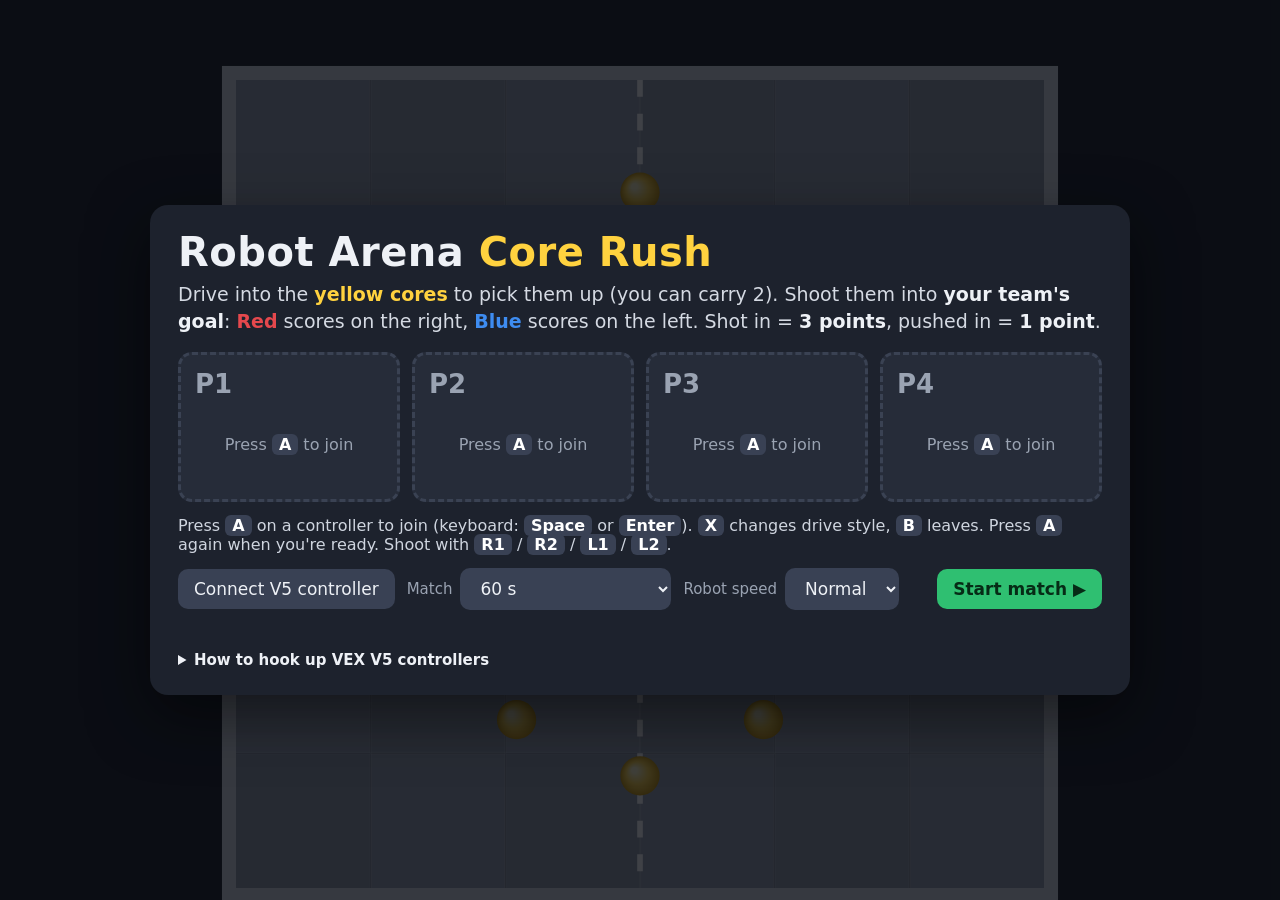
==== index.html @ 11cfc48d "Robot Arena: V5-controller robot game for younger students Co-Authored-By: Claude Opus 5.5 <noreply@" ====
<!doctype html>
<html lang="en">
<head>
<meta charset="utf-8">
<meta name="viewport" content="width=device-width,initial-scale=1">
<title>Robot Arena</title>
<style>
  :root {
    --bg: #12151c; --panel: #1d222d; --ink: #eef1f6; --muted: #9aa3b2;
    --red: #e5484d; --red-dark: #9b1c20; --blue: #3e8cf0; --blue-dark: #174a8f;
    --core: #ffd23f; --go: #2fbf71;
  }
  * { box-sizing: border-box; }
  html, body { margin: 0; height: 100%; background: var(--bg); color: var(--ink);
    font-family: "Segoe UI", system-ui, -apple-system, sans-serif; overflow: hidden; }
  canvas { display: block; width: 100vw; height: 100vh; }
  .overlay { position: fixed; inset: 0; display: flex; align-items: center; justify-content: center;
    background: rgba(10, 12, 18, .78); padding: 16px; overflow: auto; }
  .hidden { display: none !important; }
  .panel { background: var(--panel); border-radius: 18px; padding: 24px 28px; width: min(980px, 100%);
    box-shadow: 0 20px 60px rgba(0,0,0,.5); max-height: 100%; overflow: auto; }
  h1 { margin: 0 0 6px; font-size: 40px; letter-spacing: .5px; }
  h1 span { color: var(--core); }
  .how { font-size: 19px; color: #d5dae3; margin: 4px 0 16px; line-height: 1.45; }
  .how b { color: var(--ink); }
  .slots { display: grid; grid-template-columns: repeat(4, 1fr); gap: 12px; }
  .slot { border-radius: 14px; padding: 14px; min-height: 150px; background: #262c39; border: 3px dashed #3a4253;
    display: flex; flex-direction: column; gap: 6px; }
  .slot.red { background: linear-gradient(160deg, #4a1d22, #2a1a20); border: 3px solid var(--red); }
  .slot.blue { background: linear-gradient(160deg, #1b2f52, #18202e); border: 3px solid var(--blue); }
  .slot .pn { font-size: 26px; font-weight: 800; }
  .slot .src { font-size: 13px; color: var(--muted); min-height: 2.4em; }
  .slot .empty { color: var(--muted); font-size: 16px; margin: auto 0; text-align: center; }
  .slot .chips { display: flex; gap: 6px; flex-wrap: wrap; margin-top: auto; }
  .chip { font: inherit; font-size: 14px; border: 0; border-radius: 999px; padding: 5px 11px; cursor: pointer;
    background: #3a4253; color: var(--ink); }
  .chip.team.red { background: var(--red); } .chip.team.blue { background: var(--blue); }
  .ready { font-weight: 800; font-size: 18px; color: var(--go); }
  .notready { font-size: 15px; color: var(--muted); }
  .dead { color: #ff8f8f; font-size: 13px; }
  .join-hint { margin: 14px 0; font-size: 16px; color: #cfd5df; }
  kbd { background: #394154; border-radius: 6px; padding: 1px 7px; font-family: inherit; font-weight: 700; color: #fff; }
  .row { display: flex; gap: 12px; flex-wrap: wrap; align-items: center; }
  button.big, select { font: inherit; font-size: 17px; border-radius: 10px; border: 0; padding: 10px 16px; cursor: pointer;
    background: #394154; color: var(--ink); }
  button.go { background: var(--go); color: #062b16; font-weight: 800; margin-left: auto; }
  label { font-size: 15px; color: var(--muted); display: flex; gap: 8px; align-items: center; }
  .status { margin-top: 10px; font-size: 14px; color: var(--muted); min-height: 1.2em; }
  .status .ok { color: var(--go); } .status .warn { color: #ffb347; }
  details { margin-top: 12px; font-size: 15px; color: #cfd5df; line-height: 1.5; }
  summary { cursor: pointer; color: var(--ink); font-weight: 600; }
  details a { color: #8cc4ff; }
  .end h1 { font-size: 56px; text-align: center; }
  .scores { display: flex; justify-content: center; gap: 40px; margin: 12px 0 18px; font-size: 64px; font-weight: 900; }
  .scores .r { color: var(--red); } .scores .b { color: var(--blue); }
  .stats { width: 100%; border-collapse: collapse; font-size: 17px; margin-bottom: 18px; }
  .stats td, .stats th { padding: 6px 10px; text-align: center; border-bottom: 1px solid #333b4b; }
  .center { justify-content: center; }
  @media (max-width: 760px) { .slots { grid-template-columns: repeat(2, 1fr); } h1 { font-size: 30px; } }
</style>
</head>
<body>
<canvas id="c"></canvas>

<div id="lobby" class="overlay">
  <div class="panel">
    <h1>Robot Arena <span>Core Rush</span></h1>
    <p class="how">Drive into the <b style="color:var(--core)">yellow cores</b> to pick them up (you can carry 2).
      Shoot them into <b>your team's goal</b>: <b style="color:var(--red)">Red</b> scores on the right,
      <b style="color:var(--blue)">Blue</b> scores on the left. Shot in = <b>3 points</b>, pushed in = <b>1 point</b>.</p>
    <div id="slots" class="slots"></div>
    <div class="join-hint">Press <kbd>A</kbd> on a controller to join (keyboard: <kbd>Space</kbd> or <kbd>Enter</kbd>).
      <kbd>X</kbd> changes drive style, <kbd>B</kbd> leaves. Press <kbd>A</kbd> again when you're ready.
      Shoot with <kbd>R1</kbd> / <kbd>R2</kbd> / <kbd>L1</kbd> / <kbd>L2</kbd>.</div>
    <div class="row">
      <button id="btnV5" class="big">Connect V5 controller</button>
      <label>Match <select id="selTime">
        <option value="30">30 s</option><option value="60" selected>60 s</option>
        <option value="90">90 s</option><option value="120">2 min</option>
        <option value="0">Practice (no timer)</option></select></label>
      <label>Robot speed <select id="selSpeed">
        <option value="slow">Rookie</option><option value="normal" selected>Normal</option>
        <option value="fast">Turbo</option></select></label>
      <button id="btnStart" class="big go">Start match ▶</button>
    </div>
    <div id="v5status" class="status"></div>
    <details>
      <summary>How to hook up VEX V5 controllers</summary>
      <ol>
        <li>Download <a href="v5/robot_arena_bridge.py" download>robot_arena_bridge.py</a>, open it in VEXcode V5 and download it to a V5 Brain (any slot). Run it.</li>
        <li>Plug the <b>controller</b> (paired to that brain) or the <b>brain</b> into this computer with USB.</li>
        <li>Click <b>Connect V5 controller</b> and pick the VEX port. If nothing happens after a few seconds, click it again and pick the <i>other</i> VEX port (the brain has two; the game needs the "User" one).</li>
        <li>One brain can run two players: the primary controller and a partner controller.</li>
      </ol>
      Needs Chrome or Edge (computer or Chromebook). Xbox-style USB/Bluetooth gamepads and the keyboard work too:
      Keyboard 1 = <kbd>W</kbd><kbd>A</kbd><kbd>S</kbd><kbd>D</kbd> + <kbd>Space</kbd>, Keyboard 2 = arrows + <kbd>Enter</kbd>.
      <kbd>Esc</kbd> during a match returns here, <kbd>F</kbd> toggles full screen.
    </details>
  </div>
</div>

<div id="end" class="overlay hidden">
  <div class="panel end">
    <h1 id="endTitle">Red wins!</h1>
    <div class="scores"><span class="r" id="endRed">0</span><span>–</span><span class="b" id="endBlue">0</span></div>
    <table class="stats" id="endStats"></table>
    <div class="row center">
      <button id="btnAgain" class="big go" style="margin-left:0">Play again (A)</button>
      <button id="btnLobby" class="big">Change players (B)</button>
    </div>
  </div>
</div>

<script>
'use strict';
// ---------- constants (field units are inches; a VEX field is 144" = 12 ft) ----------
const FIELD = 144, R_ROBOT = 10.5, R_BALL = 3.5, GOAL_R = 10, POST_R = 5, MAX_HELD = 2;
const GOALS = { red: { x: 130, y: 72 }, blue: { x: 14, y: 72 } };
const BTN = ['L1', 'L2', 'R1', 'R2', 'Up', 'Down', 'Left', 'Right', 'X', 'B', 'Y', 'A'];
const SHOOT = ['R1', 'R2', 'L1', 'L2'];
const SPEEDS = { slow: { v: 38, w: 2.4 }, normal: { v: 58, w: 3.3 }, fast: { v: 80, w: 4.2 } };
const MODES = ['1-Stick', '2-Stick', 'Tank'];
const MODE_HELP = ['Left stick drives', 'Left stick = go, right stick = turn', 'Left stick = left side, right stick = right side'];
const COLORS = { red: ['#e5484d', '#9b1c20'], blue: ['#3e8cf0', '#174a8f'] };
const STARTS = { red: [[26, 40, 0], [26, 104, 0]], blue: [[118, 40, Math.PI], [118, 104, Math.PI]] };
const BALL_START = [[72, 20], [72, 46], [72, 72], [72, 98], [72, 124], [50, 30], [50, 114], [94, 30], [94, 114],
  [46, 72], [98, 72], [32, 56], [32, 88], [112, 56], [112, 88], [60, 86], [84, 58]];

// ---------- input sources ----------
// Every input device becomes a "source": sticks in -1..1 (up = +), and a set of pressed button names.
const sources = new Map();
function getSource(key, label, kind) {
  let s = sources.get(key);
  if (!s) { s = { key, label, kind, lx: 0, ly: 0, rx: 0, ry: 0, btn: new Set(), prev: new Set(), alive: true, seen: 0 }; sources.set(key, s); }
  return s;
}
const pressed = (s, b) => s.btn.has(b) && !s.prev.has(b);
const dead = v => Math.abs(v) < 0.07 ? 0 : v;

const keys = new Set(), taps = new Set(); // taps: keys pressed since the last frame, so quick taps still count
addEventListener('keydown', e => {
  if (['Space', 'Enter', 'ArrowUp', 'ArrowDown', 'ArrowLeft', 'ArrowRight'].includes(e.code)) e.preventDefault();
  keys.add(e.code); taps.add(e.code); unlockAudio();
  if (e.code === 'Escape' && state !== 'lobby') toLobby();
  if (e.code === 'KeyF') toggleFull();
});
addEventListener('keyup', e => keys.delete(e.code));
addEventListener('blur', () => keys.clear());
addEventListener('pointerdown', unlockAudio);

function pollKeyboard() {
  const down = c => keys.has(c) || taps.has(c);
  const k = c => down(c) ? 1 : 0;
  const a = getSource('kb1', 'Keyboard: W A S D + Space', 'kb');
  a.ly = k('KeyW') - k('KeyS'); a.lx = k('KeyD') - k('KeyA'); a.btn = new Set();
  if (down('Space')) { a.btn.add('A'); a.btn.add('R1'); }
  if (down('KeyQ')) a.btn.add('B');
  const b = getSource('kb2', 'Keyboard: arrows + Enter', 'kb');
  b.ly = k('ArrowUp') - k('ArrowDown'); b.lx = k('ArrowRight') - k('ArrowLeft'); b.btn = new Set();
  if (down('Enter') || down('NumpadEnter')) { b.btn.add('A'); b.btn.add('R1'); }
  if (down('Backspace')) b.btn.add('B');
  taps.clear();
}

// Standard-mapping gamepads (Xbox, PlayStation, Switch Pro, Logitech...).
const GP_BTN = { 0: 'A', 1: 'B', 2: 'X', 3: 'Y', 4: 'L1', 5: 'R1', 6: 'L2', 7: 'R2', 12: 'Up', 13: 'Down', 14: 'Left', 15: 'Right' };
function pollGamepads() {
  const seen = new Set();
  for (const gp of (navigator.getGamepads ? navigator.getGamepads() : [])) {
    if (!gp || !gp.connected) continue;
    const name = gp.id.replace(/\(.*?\)/g, '').trim().slice(0, 28) || 'Gamepad';
    const s = getSource('gp' + gp.index, `Gamepad ${gp.index + 1}: ${name}`, 'gp');
    seen.add(s.key); s.alive = true;
    s.lx = dead(gp.axes[0] || 0); s.ly = -dead(gp.axes[1] || 0);
    s.rx = dead(gp.axes[2] || 0); s.ry = -dead(gp.axes[3] || 0);
    s.btn = new Set();
    gp.buttons.forEach((b, i) => { if ((b.pressed || b.value > 0.5) && GP_BTN[i]) s.btn.add(GP_BTN[i]); });
  }
  for (const s of sources.values()) if (s.kind === 'gp' && !seen.has(s.key)) { s.alive = false; s.btn = new Set(); s.lx = s.ly = s.rx = s.ry = 0; }
}

// ---------- VEX V5 controllers over Web Serial ----------
// The brain runs v5/robot_arena_bridge.py, which prints lines like  V5,1,a1,a2,a3,a4,buttons
// (1 = primary controller, 2 = partner; axes -100..100; buttons = bit flags in BTN order).
const VEX_VENDOR = 0x2888;
let brainCount = 0;
const links = new Set();
function v5Status(html) { document.getElementById('v5status').innerHTML = html; }

document.getElementById('btnV5').onclick = async () => {
  unlockAudio();
  if (!('serial' in navigator)) { v5Status('<span class="warn">This browser can\'t talk to V5 controllers. Use Chrome or Edge on a computer or Chromebook.</span>'); return; }
  let port;
  try { port = await navigator.serial.requestPort({ filters: [{ usbVendorId: VEX_VENDOR }] }); }
  catch { return; } // picker closed
  openLink(port);
};

async function openLink(port) {
  for (const l of links) if (l.port === port) { v5Status('<span class="warn">That port is already connected. Pick the other VEX port.</span>'); return; }
  const link = { port, n: ++brainCount, gotData: false, reader: null };
  links.add(link);
  try { await port.open({ baudRate: 115200 }); }
  catch (e) {
    links.delete(link);
    v5Status(`<span class="warn">Couldn't open that port (${e.message}). Close VEXcode if it's open, then try again.</span>`);
    return;
  }
  v5Status(`Brain link #${link.n} open — waiting for the bridge program…`);
  setTimeout(() => {
    if (!link.gotData && links.has(link)) {
      v5Status('<span class="warn">No controller data on that port. Make sure robot_arena_bridge.py is running on the brain, then click Connect again and choose the <b>other</b> VEX port.</span>');
      link.reader && link.reader.cancel().catch(() => {});
    }
  }, 4000);
  const dec = new TextDecoder();
  let buf = '';
  try {
    link.reader = port.readable.getReader();
    for (;;) {
      const { value, done } = await link.reader.read();
      if (done) break;
      buf += dec.decode(value, { stream: true });
      let i;
      while ((i = buf.indexOf('\n')) >= 0) { parseV5(link, buf.slice(0, i).trim()); buf = buf.slice(i + 1); }
      if (buf.length > 1000) buf = '';
    }
  } catch { /* unplugged */ }
  try { link.reader.releaseLock(); } catch {}
  try { await port.close(); } catch {}
  links.delete(link);
  for (const s of sources.values()) if (s.link === link) { s.alive = false; s.btn = new Set(); s.lx = s.ly = s.rx = s.ry = 0; }
  if (link.gotData) v5Status(`<span class="warn">Brain link #${link.n} disconnected.</span>`);
  renderLobby();
}

function parseV5(link, line) {
  const p = line.split(',');
  if (p[0] !== 'V5' || p.length < 7) return;
  const id = p[1] === '2' ? 2 : 1;
  const [a1, a2, a3, a4, bits] = p.slice(2, 7).map(Number);
  if ([a1, a2, a3, a4, bits].some(Number.isNaN)) return;
  if (!link.gotData) { link.gotData = true; v5Status(`<span class="ok">Brain link #${link.n} connected! Press A on the controller to join.</span>`); }
  const s = getSource(`v5:${link.n}:${id}`, `V5 controller${id === 2 ? ' (partner)' : ''} on link #${link.n}`, 'v5');
  s.link = link; s.alive = true; s.seen = performance.now();
  // V5 axes: 1 = right X, 2 = right Y, 3 = left Y, 4 = left X
  s.rx = dead(a1 / 100); s.ry = dead(a2 / 100); s.ly = dead(a3 / 100); s.lx = dead(a4 / 100);
  const set = new Set();
  BTN.forEach((b, i) => { if (bits & (1 << i)) set.add(b); });
  s.btn = set;
}
if ('serial' in navigator) navigator.serial.addEventListener('disconnect', e => {
  for (const l of links) if (l.port === e.target) l.reader && l.reader.cancel().catch(() => {});
});

// ---------- audio ----------
let actx = null;
function unlockAudio() { if (!actx) { try { actx = new AudioContext(); } catch {} } else if (actx.state === 'suspended') actx.resume(); }
function tone(freq, dur, type = 'sine', vol = 0.15, slide = 0, delay = 0) {
  if (!actx) return;
  const t = actx.currentTime + delay, o = actx.createOscillator(), g = actx.createGain();
  o.type = type; o.frequency.setValueAtTime(freq, t);
  if (slide) o.frequency.exponentialRampToValueAtTime(freq * slide, t + dur);
  g.gain.setValueAtTime(vol, t); g.gain.exponentialRampToValueAtTime(0.0001, t + dur);
  o.connect(g).connect(actx.destination); o.start(t); o.stop(t + dur + 0.02);
}
const sfx = {
  beep: () => tone(660, 0.18, 'square', 0.08),
  go: () => { tone(880, 0.5, 'square', 0.1); tone(440, 0.5, 'sawtooth', 0.06); },
  shoot: () => tone(220, 0.12, 'triangle', 0.2, 0.5),
  grab: () => tone(520, 0.07, 'sine', 0.12, 1.5),
  score3: () => { tone(784, 0.12, 'square', 0.08); tone(1047, 0.12, 'square', 0.08, 0, 0.1); tone(1319, 0.22, 'square', 0.08, 0, 0.2); },
  score1: () => tone(880, 0.15, 'square', 0.07),
  end: () => { tone(330, 0.9, 'sawtooth', 0.1); tone(247, 0.9, 'square', 0.06); },
  join: () => { tone(523, 0.08, 'square', 0.07); tone(784, 0.12, 'square', 0.07, 0, 0.08); },
};

// ---------- players & lobby ----------
const players = []; // {src, team, mode, ready, num}
function teamCounts() { const c = { red: 0, blue: 0 }; players.forEach(p => c[p.team]++); return c; }
function join(s) {
  if (players.length >= 4 || players.some(p => p.src === s.key)) return;
  const c = teamCounts();
  const team = c.red <= c.blue ? 'red' : 'blue';
  players.push({ src: s.key, team, mode: 0, ready: false });
  renumber(); sfx.join(); renderLobby();
}
function leave(p) { players.splice(players.indexOf(p), 1); renumber(); renderLobby(); }
function renumber() { players.forEach((p, i) => p.num = i + 1); }
function setTeam(p, team) {
  if (p.team === team) return;
  if (players.filter(q => q.team === team).length >= 2) return; // max 2 per team
  p.team = team; renderLobby();
}

function renderLobby() {
  const el = document.getElementById('slots');
  let html = '';
  for (let i = 0; i < 4; i++) {
    const p = players[i];
    if (!p) { html += `<div class="slot"><div class="pn" style="color:var(--muted)">P${i + 1}</div><div class="empty">Press <kbd>A</kbd> to join</div></div>`; continue; }
    const s = sources.get(p.src);
    const kb = s.kind === 'kb';
    html += `<div class="slot ${p.team}">
      <div class="pn">P${p.num}</div>
      <div class="src">${s.label}${s.alive ? '' : '<div class="dead">disconnected</div>'}</div>
      ${p.ready ? '<div class="ready">READY!</div>' : '<div class="notready">press A when ready</div>'}
      <div class="chips">
        <button class="chip team ${p.team}" data-i="${i}" data-act="team">${p.team === 'red' ? 'Red' : 'Blue'} team ⇄</button>
        <button class="chip" data-i="${i}" data-act="mode" title="${kb ? 'Keyboard always uses 1-stick' : MODE_HELP[p.mode]}">${kb ? 'Keyboard' : MODES[p.mode]}</button>
        <button class="chip" data-i="${i}" data-act="leave">✕</button>
      </div></div>`;
  }
  el.innerHTML = html;
}
document.getElementById('slots').addEventListener('click', e => {
  const b = e.target.closest('button'); if (!b) return;
  const p = players[+b.dataset.i]; if (!p) return;
  if (b.dataset.act === 'team') setTeam(p, p.team === 'red' ? 'blue' : 'red');
  if (b.dataset.act === 'mode') { p.mode = (p.mode + 1) % 3; renderLobby(); }
  if (b.dataset.act === 'leave') leave(p);
});
document.getElementById('btnStart').onclick = () => { unlockAudio(); startMatch(); };
document.getElementById('btnAgain').onclick = () => startMatch();
document.getElementById('btnLobby').onclick = () => toLobby();

function lobbyInput() {
  let changed = false;
  for (const s of sources.values()) {
    const p = players.find(q => q.src === s.key);
    if (!p) { if (pressed(s, 'A')) join(s); continue; }
    if (pressed(s, 'A')) { p.ready = !p.ready; p.ready && sfx.beep(); changed = true; }
    if (pressed(s, 'X') && s.kind !== 'kb') { p.mode = (p.mode + 1) % 3; changed = true; }
    if (pressed(s, 'Left')) { setTeam(p, 'red'); }
    if (pressed(s, 'Right')) { setTeam(p, 'blue'); }
    if (pressed(s, 'B')) { leave(p); return; }
  }
  if (changed) renderLobby();
  if (players.length && players.every(p => p.ready)) startMatch();
}

// ---------- match ----------
let state = 'lobby', robots = [], balls = [], popups = [], score = { red: 0, blue: 0 };
let matchLen = 60, timeLeft = 60, countdown = 0, lastBeep = 0, speed = SPEEDS.normal;

function startMatch() {
  if (!players.length) { v5Status('<span class="warn">Join at least one player first.</span>'); return; }
  matchLen = +document.getElementById('selTime').value;
  speed = SPEEDS[document.getElementById('selSpeed').value];
  timeLeft = matchLen; score = { red: 0, blue: 0 }; popups = [];
  const used = { red: 0, blue: 0 };
  robots = players.map(p => {
    const [x, y, th] = STARTS[p.team][used[p.team]++ % 2];
    return { p, x, y, th, v: 0, w: 0, held: 0, cool: 0, points: 0, shots: 0, made: 0 };
  });
  balls = BALL_START.map(([x, y]) => ({ x, y, vx: 0, vy: 0, st: 'roll', t: 0, by: null }));
  players.forEach(p => p.ready = false);
  document.getElementById('lobby').classList.add('hidden');
  document.getElementById('end').classList.add('hidden');
  state = 'countdown'; countdown = 3.999; lastBeep = 4;
}
function toLobby() {
  state = 'lobby'; players.forEach(p => p.ready = false); renderLobby();
  document.getElementById('end').classList.add('hidden');
  document.getElementById('lobby').classList.remove('hidden');
}
function endMatch() {
  state = 'end'; sfx.end();
  const t = document.getElementById('endTitle');
  t.textContent = score.red > score.blue ? 'Red wins!' : score.blue > score.red ? 'Blue wins!' : "It's a tie!";
  t.style.color = score.red > score.blue ? 'var(--red)' : score.blue > score.red ? 'var(--blue)' : 'var(--core)';
  document.getElementById('endRed').textContent = score.red;
  document.getElementById('endBlue').textContent = score.blue;
  document.getElementById('endStats').innerHTML = '<tr><th>Player</th><th>Team</th><th>Shots</th><th>Shots in</th><th>Points scored</th></tr>' +
    robots.map(r => `<tr><td><b>P${r.p.num}</b></td><td style="color:var(--${r.p.team})">${r.p.team === 'red' ? 'Red' : 'Blue'}</td><td>${r.shots}</td><td>${r.made}</td><td>${r.points}</td></tr>`).join('');
  document.getElementById('end').classList.remove('hidden');
}

function driveTargets(r) {
  const s = sources.get(r.p.src);
  if (!s || !s.alive) return [0, 0];
  let fwd, turn;
  const mode = s.kind === 'kb' ? 0 : r.p.mode;
  if (mode === 0) { fwd = s.ly; turn = s.lx; }
  else if (mode === 1) { fwd = s.ly; turn = s.rx; }
  else { fwd = (s.ly + s.ry) / 2; turn = (s.ly - s.ry) / 2; }
  // gentler response near the middle of the stick makes aiming easier for small hands
  const curve = v => Math.sign(v) * Math.abs(v) ** 1.4;
  return [curve(Math.max(-1, Math.min(1, fwd))) * speed.v, curve(Math.max(-1, Math.min(1, turn))) * speed.w];
}

function shoot(r) {
  if (r.held <= 0 || r.cool > 0) return;
  r.held--; r.cool = 0.35; r.shots++;
  const c = Math.cos(r.th), s = Math.sin(r.th), d = R_ROBOT + R_BALL + 1;
  const sp = 125 + Math.max(0, r.v);
  balls.push({ x: r.x + c * d, y: r.y + s * d, vx: c * sp, vy: s * sp, st: 'fly', t: 0.55, by: r });
  sfx.shoot();
}

function respawnBall(b) {
  for (let tries = 0; tries < 30; tries++) {
    const x = 52 + Math.random() * 40, y = 12 + Math.random() * 120;
    if (robots.every(r => Math.hypot(r.x - x, r.y - y) > R_ROBOT + 8) && balls.every(o => o === b || o.st === 'gone' || Math.hypot(o.x - x, o.y - y) > 8)) {
      Object.assign(b, { x, y, vx: 0, vy: 0, st: 'roll', t: 0, pop: 0.4 }); return;
    }
  }
  Object.assign(b, { x: 72, y: 72, vx: 0, vy: 0, st: 'roll', t: 0, pop: 0.4 });
}

function step(dt) {
  // robots
  for (const r of robots) {
    const [tv, tw] = driveTargets(r);
    const acc = speed.v * 5 * dt, wacc = speed.w * 7 * dt;
    r.v += Math.max(-acc, Math.min(acc, tv - r.v));
    r.w += Math.max(-wacc, Math.min(wacc, tw - r.w));
    r.th += r.w * dt;
    r.x += Math.cos(r.th) * r.v * dt; r.y += Math.sin(r.th) * r.v * dt;
    r.cool = Math.max(0, r.cool - dt);
    const s = sources.get(r.p.src);
    if (s && SHOOT.some(b => s.btn.has(b))) shoot(r);
  }
  // robot vs robot / goal posts / walls
  for (let i = 0; i < robots.length; i++) {
    const a = robots[i];
    for (let j = i + 1; j < robots.length; j++) {
      const b = robots[j], dx = b.x - a.x, dy = b.y - a.y, d = Math.hypot(dx, dy) || 0.01, o = 2 * R_ROBOT - d;
      if (o > 0) { const nx = dx / d, ny = dy / d; a.x -= nx * o / 2; a.y -= ny * o / 2; b.x += nx * o / 2; b.y += ny * o / 2; }
    }
    for (const g of Object.values(GOALS)) {
      const dx = a.x - g.x, dy = a.y - g.y, d = Math.hypot(dx, dy) || 0.01, o = R_ROBOT + POST_R - d;
      if (o > 0) { a.x += dx / d * o; a.y += dy / d * o; }
    }
    a.x = Math.max(R_ROBOT, Math.min(FIELD - R_ROBOT, a.x));
    a.y = Math.max(R_ROBOT, Math.min(FIELD - R_ROBOT, a.y));
  }
  // balls
  for (const b of balls) {
    if (b.st === 'gone') { if ((b.t -= dt) <= 0) respawnBall(b); continue; }
    if (b.pop) b.pop = Math.max(0, b.pop - dt);
    b.x += b.vx * dt; b.y += b.vy * dt;
    const f = Math.exp((b.st === 'fly' ? -0.5 : -2.2) * dt);
    b.vx *= f; b.vy *= f;
    if (Math.hypot(b.vx, b.vy) < 1.5) b.vx = b.vy = 0;
    if (b.st === 'fly' && (b.t -= dt) <= 0) b.st = 'roll';
    if (b.x < R_BALL) { b.x = R_BALL; b.vx = Math.abs(b.vx) * 0.6; }
    if (b.x > FIELD - R_BALL) { b.x = FIELD - R_BALL; b.vx = -Math.abs(b.vx) * 0.6; }
    if (b.y < R_BALL) { b.y = R_BALL; b.vy = Math.abs(b.vy) * 0.6; }
    if (b.y > FIELD - R_BALL) { b.y = FIELD - R_BALL; b.vy = -Math.abs(b.vy) * 0.6; }
    // scoring
    for (const [team, g] of Object.entries(GOALS)) {
      if (Math.hypot(b.x - g.x, b.y - g.y) < GOAL_R) {
        const pts = b.st === 'fly' ? 3 : 1;
        score[team] += pts;
        if (b.by) { if (b.by.p.team === team) b.by.points += pts; if (pts === 3 && b.by.p.team === team) b.by.made++; }
        popups.push({ x: g.x, y: g.y - 6, text: '+' + pts, color: COLORS[team][0], t: 1.2 });
        (pts === 3 ? sfx.score3 : sfx.score1)();
        b.st = 'gone'; b.t = 1.5; b.by = null;
        break;
      }
    }
    if (b.st !== 'roll') continue;
    // robots: intake from the front, otherwise push
    for (const r of robots) {
      const c = Math.cos(r.th), s = Math.sin(r.th);
      const fx = r.x + c * 9, fy = r.y + s * 9;
      if (r.held < MAX_HELD && Math.hypot(b.x - fx, b.y - fy) < R_BALL + 5) {
        r.held++; b.st = 'gone'; b.t = 1e9; b.held = r; sfx.grab(); break;
      }
      const dx = b.x - r.x, dy = b.y - r.y, d = Math.hypot(dx, dy) || 0.01, o = R_ROBOT + R_BALL - d;
      if (o > 0) {
        const nx = dx / d, ny = dy / d;
        b.x += nx * o; b.y += ny * o;
        const rv = (c * nx + s * ny) * r.v; // robot speed toward the ball
        const bv = b.vx * nx + b.vy * ny;
        if (bv < rv * 1.1) { b.vx += nx * (rv * 1.1 - bv); b.vy += ny * (rv * 1.1 - bv); }
        b.by = r;
      }
    }
  }
  // ball vs ball (rolling only)
  const rolling = balls.filter(b => b.st === 'roll');
  for (let i = 0; i < rolling.length; i++) for (let j = i + 1; j < rolling.length; j++) {
    const a = rolling[i], b = rolling[j], dx = b.x - a.x, dy = b.y - a.y, d = Math.hypot(dx, dy);
    if (d > 0 && d < 2 * R_BALL) {
      const nx = dx / d, ny = dy / d, o = 2 * R_BALL - d;
      a.x -= nx * o / 2; a.y -= ny * o / 2; b.x += nx * o / 2; b.y += ny * o / 2;
      const va = a.vx * nx + a.vy * ny, vb = b.vx * nx + b.vy * ny;
      if (va - vb > 0) { a.vx += (vb - va) * nx; a.vy += (vb - va) * ny; b.vx += (va - vb) * nx; b.vy += (va - vb) * ny; }
    }
  }
  // held balls live on the robot; keep their objects around so the total stays constant
  for (const r of robots) {
    const onBoard = balls.filter(b => b.held === r && b.st === 'gone').length;
    if (onBoard > r.held) { // a shot ball was pushed as a new object; drop one placeholder
      const ph = balls.find(b => b.held === r && b.st === 'gone');
      balls.splice(balls.indexOf(ph), 1);
    }
  }
  popups.forEach(p => p.t -= dt); popups = popups.filter(p => p.t > 0);
}

// ---------- drawing ----------
const cv = document.getElementById('c'), ctx = cv.getContext('2d');
let W = 0, H = 0, S = 1, OX = 0, OY = 0;
const HUD = 76;
function resize() {
  const dpr = devicePixelRatio || 1;
  W = innerWidth; H = innerHeight;
  cv.width = W * dpr; cv.height = H * dpr; ctx.setTransform(dpr, 0, 0, dpr, 0, 0);
  const size = Math.min(W - 24, H - HUD - 16);
  S = size / FIELD; OX = (W - size) / 2; OY = HUD + 4;
}
addEventListener('resize', resize); resize();
function toggleFull() { document.fullscreenElement ? document.exitFullscreen() : document.documentElement.requestFullscreen().catch(() => {}); }

function rr(x, y, w, h, r) { ctx.beginPath(); ctx.roundRect(x, y, w, h, r); }

function drawField() {
  ctx.save(); ctx.translate(OX, OY); ctx.scale(S, S);
  // tiles
  for (let i = 0; i < 6; i++) for (let j = 0; j < 6; j++) {
    ctx.fillStyle = (i + j) % 2 ? '#8d95a3' : '#949cab'; ctx.fillRect(i * 24, j * 24, 24, 24);
  }
  ctx.strokeStyle = 'rgba(255,255,255,.12)'; ctx.lineWidth = 0.4;
  for (let i = 1; i < 6; i++) { ctx.beginPath(); ctx.moveTo(i * 24, 0); ctx.lineTo(i * 24, FIELD); ctx.moveTo(0, i * 24); ctx.lineTo(FIELD, i * 24); ctx.stroke(); }
  // center line
  ctx.strokeStyle = '#fff'; ctx.lineWidth = 1; ctx.setLineDash([3, 3]);
  ctx.beginPath(); ctx.moveTo(72, 0); ctx.lineTo(72, FIELD); ctx.stroke(); ctx.setLineDash([]);
  // goals
  for (const [team, g] of Object.entries(GOALS)) {
    ctx.fillStyle = team === 'red' ? 'rgba(229,72,77,.35)' : 'rgba(62,140,240,.35)';
    ctx.beginPath(); ctx.arc(g.x, g.y, GOAL_R, 0, Math.PI * 2); ctx.fill();
    ctx.strokeStyle = COLORS[team][0]; ctx.lineWidth = 2.2; ctx.stroke();
    ctx.fillStyle = COLORS[team][1]; ctx.beginPath(); ctx.arc(g.x, g.y, POST_R, 0, Math.PI * 2); ctx.fill();
    ctx.fillStyle = '#fff'; ctx.font = 'bold 4px Segoe UI, sans-serif'; ctx.textAlign = 'center'; ctx.textBaseline = 'middle';
    ctx.fillText('GOAL', g.x, g.y + GOAL_R + 4);
  }
  // walls
  ctx.strokeStyle = '#d7dce4'; ctx.lineWidth = 2.5; ctx.strokeRect(-1.25, -1.25, FIELD + 2.5, FIELD + 2.5);
  ctx.restore();
}

function drawBall(b) {
  const fly = b.st === 'fly', lift = fly ? Math.sin(Math.min(1, b.t / 0.55) * Math.PI) * 4 : 0;
  const scale = (1 + lift / 9) * (b.pop ? 1 + b.pop : 1);
  if (fly) { ctx.fillStyle = 'rgba(0,0,0,.25)'; ctx.beginPath(); ctx.arc(b.x, b.y, R_BALL, 0, Math.PI * 2); ctx.fill(); }
  const y = b.y - lift;
  const grd = ctx.createRadialGradient(b.x - 1, y - 1, 0.5, b.x, y, R_BALL * scale);
  grd.addColorStop(0, '#fff6c2'); grd.addColorStop(0.5, '#ffd23f'); grd.addColorStop(1, '#c79300');
  ctx.fillStyle = grd; ctx.beginPath(); ctx.arc(b.x, y, R_BALL * scale, 0, Math.PI * 2); ctx.fill();
}

function drawRobot(r) {
  const [col, dark] = COLORS[r.p.team];
  ctx.save(); ctx.translate(r.x, r.y);
  ctx.fillStyle = 'rgba(0,0,0,.3)'; rr(-8.5, -8, 18, 18, 3); ctx.fill();
  ctx.rotate(r.th);
  // wheels
  ctx.fillStyle = '#222'; for (const [x, y] of [[-7, -10], [3, -10], [-7, 8], [3, 8]]) { rr(x, y, 5, 2.2, 0.8); ctx.fill(); }
  // body
  ctx.fillStyle = col; rr(-9, -9, 18, 18, 3); ctx.fill();
  ctx.strokeStyle = dark; ctx.lineWidth = 1.2; ctx.stroke();
  // intake
  ctx.fillStyle = '#3a3f4a'; rr(7.5, -8, 3.5, 16, 1); ctx.fill();
  ctx.fillStyle = '#5c6372'; for (let k = -6; k <= 6; k += 4) { ctx.fillRect(8.2, k - 0.5, 2.2, 1); }
  // arrow
  ctx.fillStyle = 'rgba(255,255,255,.9)'; ctx.beginPath(); ctx.moveTo(6, 0); ctx.lineTo(0, -4); ctx.lineTo(0, 4); ctx.closePath(); ctx.fill();
  // held cores
  for (let k = 0; k < r.held; k++) { ctx.fillStyle = '#ffd23f'; ctx.strokeStyle = '#a67a00'; ctx.lineWidth = 0.6; ctx.beginPath(); ctx.arc(-4, k ? 3.5 : -3.5, 2.6, 0, Math.PI * 2); ctx.fill(); ctx.stroke(); }
  ctx.restore();
  // label (stays upright)
  ctx.fillStyle = '#fff'; ctx.strokeStyle = 'rgba(0,0,0,.6)'; ctx.lineWidth = 1.2;
  ctx.font = 'bold 6px Segoe UI, sans-serif'; ctx.textAlign = 'center'; ctx.textBaseline = 'middle';
  ctx.strokeText('P' + r.p.num, r.x, r.y - 15); ctx.fillText('P' + r.p.num, r.x, r.y - 15);
  const s = sources.get(r.p.src);
  if (s && !s.alive) { ctx.fillStyle = '#ffb347'; ctx.font = 'bold 4px Segoe UI'; ctx.fillText('NO SIGNAL', r.x, r.y + 15); }
}

function drawHUD() {
  const cx = W / 2, h = HUD - 12;
  ctx.textBaseline = 'middle'; ctx.textAlign = 'center';
  const box = (x, w, fill) => { ctx.fillStyle = fill; rr(x, 6, w, h, 12); ctx.fill(); };
  box(cx - 290, 200, '#9b1c20'); box(cx + 90, 200, '#174a8f'); box(cx - 80, 160, '#1d222d');
  ctx.fillStyle = '#fff'; ctx.font = '600 18px Segoe UI, sans-serif';
  ctx.fillText('RED', cx - 240, 6 + h / 2); ctx.fillText('BLUE', cx + 140, 6 + h / 2);
  ctx.font = '900 44px Segoe UI, sans-serif';
  ctx.fillText(score.red, cx - 135, 8 + h / 2); ctx.fillText(score.blue, cx + 235, 8 + h / 2);
  const t = matchLen === 0 ? '∞' : Math.ceil(timeLeft);
  ctx.fillStyle = matchLen && timeLeft <= 10 && state === 'play' ? '#ffb347' : '#fff';
  ctx.fillText(matchLen ? `${Math.floor(t / 60)}:${String(t % 60).padStart(2, '0')}` : t, cx, 8 + h / 2);
}

function draw() {
  ctx.fillStyle = '#12151c'; ctx.fillRect(0, 0, W, H);
  drawField();
  ctx.save(); ctx.translate(OX, OY); ctx.scale(S, S);
  balls.forEach(b => b.st === 'roll' && drawBall(b));
  robots.forEach(drawRobot);
  balls.forEach(b => b.st === 'fly' && drawBall(b));
  for (const p of popups) {
    ctx.globalAlpha = Math.min(1, p.t * 2); ctx.fillStyle = p.color; ctx.strokeStyle = '#fff'; ctx.lineWidth = 1.5;
    ctx.font = '900 12px Segoe UI, sans-serif'; ctx.textAlign = 'center';
    const y = p.y - (1.2 - p.t) * 12; ctx.strokeText(p.text, p.x, y); ctx.fillText(p.text, p.x, y);
  }
  ctx.globalAlpha = 1; ctx.restore();
  if (state !== 'lobby') drawHUD();
  if (state === 'countdown') {
    const n = Math.ceil(countdown - 1);
    ctx.fillStyle = 'rgba(0,0,0,.35)'; ctx.fillRect(0, 0, W, H);
    ctx.fillStyle = n > 0 ? '#fff' : '#2fbf71'; ctx.font = `900 ${Math.min(W, H) / 4}px Segoe UI, sans-serif`;
    ctx.textAlign = 'center'; ctx.textBaseline = 'middle'; ctx.fillText(n > 0 ? n : 'GO!', W / 2, H / 2);
  }
}

// ---------- main loop ----------
let last = performance.now();
function frame(now) {
  const dt = Math.min(0.05, (now - last) / 1000); last = now;
  pollKeyboard(); pollGamepads();
  for (const s of sources.values()) if (s.kind === 'v5' && s.alive && now - s.seen > 1500) { s.lx = s.ly = s.rx = s.ry = 0; s.btn = new Set(); }
  if (state === 'lobby') lobbyInput();
  else if (state === 'countdown') {
    countdown -= dt;
    const n = Math.ceil(countdown - 1);
    if (n !== lastBeep) { lastBeep = n; n > 0 ? sfx.beep() : sfx.go(); }
    if (countdown <= 0.6) state = 'play';
  } else if (state === 'play') {
    for (let k = 0; k < 2; k++) step(dt / 2);
    if (matchLen) {
      const before = Math.ceil(timeLeft); timeLeft -= dt;
      if (Math.ceil(timeLeft) !== before && timeLeft <= 5 && timeLeft > 0) sfx.beep();
      if (timeLeft <= 0) { timeLeft = 0; endMatch(); }
    }
  } else if (state === 'end') {
    for (const s of sources.values()) {
      if (!players.some(p => p.src === s.key)) continue;
      if (pressed(s, 'A') || pressed(s, 'R1')) { startMatch(); break; }
      if (pressed(s, 'B')) { toLobby(); break; }
    }
  }
  draw();
  for (const s of sources.values()) s.prev = new Set(s.btn);
  requestAnimationFrame(frame);
}
renderLobby();
// show a demo field behind the lobby
balls = BALL_START.map(([x, y]) => ({ x, y, vx: 0, vy: 0, st: 'roll', t: 0 }));
requestAnimationFrame(frame);
</script>
</body>
</html>
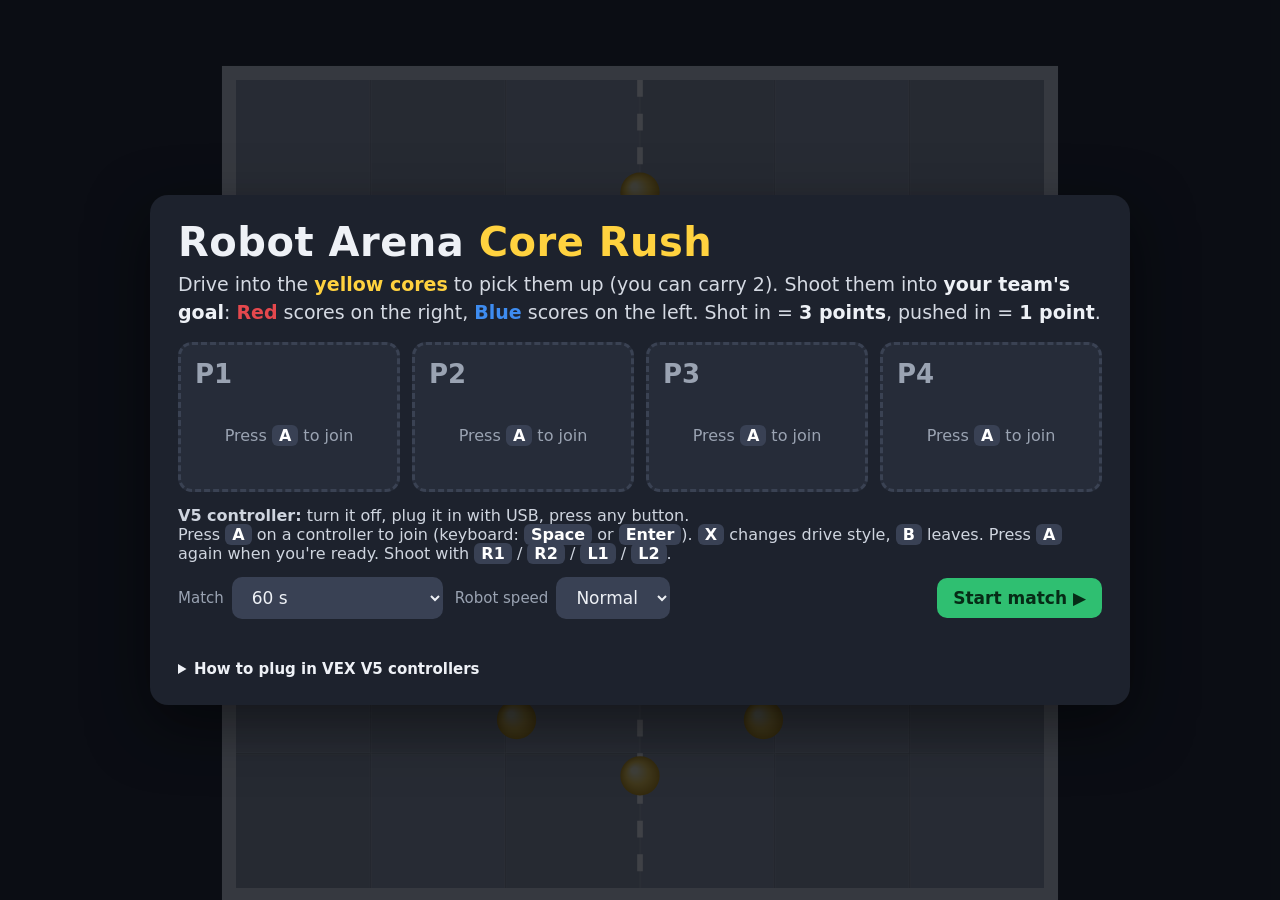
==== commit d6ca2d60: "Read V5 controller directly as a USB gamepad; drop brain bridge Uses the V5 button/axis layout from " ====
--- a/index.html
+++ b/index.html
@@ -69,11 +69,11 @@
       Shoot them into <b>your team's goal</b>: <b style="color:var(--red)">Red</b> scores on the right,
       <b style="color:var(--blue)">Blue</b> scores on the left. Shot in = <b>3 points</b>, pushed in = <b>1 point</b>.</p>
     <div id="slots" class="slots"></div>
-    <div class="join-hint">Press <kbd>A</kbd> on a controller to join (keyboard: <kbd>Space</kbd> or <kbd>Enter</kbd>).
+    <div class="join-hint"><b>V5 controller:</b> turn it off, plug it in with USB, press any button.<br>
+      Press <kbd>A</kbd> on a controller to join (keyboard: <kbd>Space</kbd> or <kbd>Enter</kbd>).
       <kbd>X</kbd> changes drive style, <kbd>B</kbd> leaves. Press <kbd>A</kbd> again when you're ready.
       Shoot with <kbd>R1</kbd> / <kbd>R2</kbd> / <kbd>L1</kbd> / <kbd>L2</kbd>.</div>
     <div class="row">
-      <button id="btnV5" class="big">Connect V5 controller</button>
       <label>Match <select id="selTime">
         <option value="30">30 s</option><option value="60" selected>60 s</option>
         <option value="90">90 s</option><option value="120">2 min</option>
@@ -83,16 +83,15 @@
         <option value="fast">Turbo</option></select></label>
       <button id="btnStart" class="big go">Start match ▶</button>
     </div>
-    <div id="v5status" class="status"></div>
+    <div id="status" class="status"></div>
     <details>
-      <summary>How to hook up VEX V5 controllers</summary>
+      <summary>How to plug in VEX V5 controllers</summary>
       <ol>
-        <li>Download <a href="v5/robot_arena_bridge.py" download>robot_arena_bridge.py</a>, open it in VEXcode V5 and download it to a V5 Brain (any slot). Run it.</li>
-        <li>Plug the <b>controller</b> (paired to that brain) or the <b>brain</b> into this computer with USB.</li>
-        <li>Click <b>Connect V5 controller</b> and pick the VEX port. If nothing happens after a few seconds, click it again and pick the <i>other</i> VEX port (the brain has two; the game needs the "User" one).</li>
-        <li>One brain can run two players: the primary controller and a partner controller.</li>
+        <li>Turn the V5 controller <b>off</b>.</li>
+        <li>Plug it into this computer with a USB cable (the data cable VEXcode uses). Close VEXcode first.</li>
+        <li>Press any button on the controller so the browser notices it, then press <b>A</b> to join.</li>
       </ol>
-      Needs Chrome or Edge (computer or Chromebook). Xbox-style USB/Bluetooth gamepads and the keyboard work too:
+      Use Chrome or Edge. Xbox-style USB/Bluetooth gamepads and the keyboard work too:
       Keyboard 1 = <kbd>W</kbd><kbd>A</kbd><kbd>S</kbd><kbd>D</kbd> + <kbd>Space</kbd>, Keyboard 2 = arrows + <kbd>Enter</kbd>.
       <kbd>Esc</kbd> during a match returns here, <kbd>F</kbd> toggles full screen.
     </details>
@@ -162,96 +161,36 @@
   taps.clear();
 }
 
-// Standard-mapping gamepads (Xbox, PlayStation, Switch Pro, Logitech...).
-const GP_BTN = { 0: 'A', 1: 'B', 2: 'X', 3: 'Y', 4: 'L1', 5: 'R1', 6: 'L2', 7: 'R2', 12: 'Up', 13: 'Down', 14: 'Left', 15: 'Right' };
+// Gamepads. A VEX V5 controller (turned OFF, plugged in with USB) shows up as a game controller
+// with its own numbering (from the robot-field-sim controller test, Chrome on Windows):
+// left stick = axes 0/1, right stick = axes 2/5, B=0 A=1 Y=2 X=3 L1=4 R1=5 L2=6 R2=7, arrows = 12-15
+// and also a "hat" on axis 9 (up -1, right -0.43, down 0.14, left 0.71, up-left 1, down-right -0.14).
+const V5_PAD = { name: 'V5 controller', rY: 5, btn: { 0: 'B', 1: 'A', 2: 'Y', 3: 'X', 4: 'L1', 5: 'R1', 6: 'L2', 7: 'R2', 12: 'Up', 13: 'Down', 14: 'Left', 15: 'Right' },
+  hat: { axis: 9, Up: [-1, 1], Right: [-0.43, -0.14], Down: [0.14, -0.14], Left: [0.71, 1] } };
+// Everything else uses the browser's standard layout (Xbox, PlayStation, Switch Pro, Logitech...).
+const STD_PAD = { name: null, rY: 3, btn: { 0: 'A', 1: 'B', 2: 'X', 3: 'Y', 4: 'L1', 5: 'R1', 6: 'L2', 7: 'R2', 12: 'Up', 13: 'Down', 14: 'Left', 15: 'Right' } };
+const isV5Pad = gp => /2888/.test(gp.id) && /0?503|V5/i.test(gp.id);
 function pollGamepads() {
   const seen = new Set();
   for (const gp of (navigator.getGamepads ? navigator.getGamepads() : [])) {
     if (!gp || !gp.connected) continue;
-    const name = gp.id.replace(/\(.*?\)/g, '').trim().slice(0, 28) || 'Gamepad';
-    const s = getSource('gp' + gp.index, `Gamepad ${gp.index + 1}: ${name}`, 'gp');
+    const pf = isV5Pad(gp) ? V5_PAD : STD_PAD;
+    const name = pf.name || gp.id.replace(/\(.*?\)/g, '').trim().slice(0, 28) || 'Gamepad';
+    const s = getSource('gp' + gp.index, `Controller ${gp.index + 1}: ${name}`, 'gp');
     seen.add(s.key); s.alive = true;
     s.lx = dead(gp.axes[0] || 0); s.ly = -dead(gp.axes[1] || 0);
-    s.rx = dead(gp.axes[2] || 0); s.ry = -dead(gp.axes[3] || 0);
+    s.rx = dead(gp.axes[2] || 0); s.ry = -dead(gp.axes[pf.rY] || 0);
     s.btn = new Set();
-    gp.buttons.forEach((b, i) => { if ((b.pressed || b.value > 0.5) && GP_BTN[i]) s.btn.add(GP_BTN[i]); });
+    gp.buttons.forEach((b, i) => { if ((b.pressed || b.value > 0.5) && pf.btn[i]) s.btn.add(pf.btn[i]); });
+    if (pf.hat && gp.axes.length > pf.hat.axis) {
+      const h = gp.axes[pf.hat.axis];
+      for (const k of ['Up', 'Right', 'Down', 'Left']) if (pf.hat[k].some(v => Math.abs(h - v) < 0.1)) s.btn.add(k);
+    }
   }
   for (const s of sources.values()) if (s.kind === 'gp' && !seen.has(s.key)) { s.alive = false; s.btn = new Set(); s.lx = s.ly = s.rx = s.ry = 0; }
 }
 
-// ---------- VEX V5 controllers over Web Serial ----------
-// The brain runs v5/robot_arena_bridge.py, which prints lines like  V5,1,a1,a2,a3,a4,buttons
-// (1 = primary controller, 2 = partner; axes -100..100; buttons = bit flags in BTN order).
-const VEX_VENDOR = 0x2888;
-let brainCount = 0;
-const links = new Set();
-function v5Status(html) { document.getElementById('v5status').innerHTML = html; }
-
-document.getElementById('btnV5').onclick = async () => {
-  unlockAudio();
-  if (!('serial' in navigator)) { v5Status('<span class="warn">This browser can\'t talk to V5 controllers. Use Chrome or Edge on a computer or Chromebook.</span>'); return; }
-  let port;
-  try { port = await navigator.serial.requestPort({ filters: [{ usbVendorId: VEX_VENDOR }] }); }
-  catch { return; } // picker closed
-  openLink(port);
-};
-
-async function openLink(port) {
-  for (const l of links) if (l.port === port) { v5Status('<span class="warn">That port is already connected. Pick the other VEX port.</span>'); return; }
-  const link = { port, n: ++brainCount, gotData: false, reader: null };
-  links.add(link);
-  try { await port.open({ baudRate: 115200 }); }
-  catch (e) {
-    links.delete(link);
-    v5Status(`<span class="warn">Couldn't open that port (${e.message}). Close VEXcode if it's open, then try again.</span>`);
-    return;
-  }
-  v5Status(`Brain link #${link.n} open — waiting for the bridge program…`);
-  setTimeout(() => {
-    if (!link.gotData && links.has(link)) {
-      v5Status('<span class="warn">No controller data on that port. Make sure robot_arena_bridge.py is running on the brain, then click Connect again and choose the <b>other</b> VEX port.</span>');
-      link.reader && link.reader.cancel().catch(() => {});
-    }
-  }, 4000);
-  const dec = new TextDecoder();
-  let buf = '';
-  try {
-    link.reader = port.readable.getReader();
-    for (;;) {
-      const { value, done } = await link.reader.read();
-      if (done) break;
-      buf += dec.decode(value, { stream: true });
-      let i;
-      while ((i = buf.indexOf('\n')) >= 0) { parseV5(link, buf.slice(0, i).trim()); buf = buf.slice(i + 1); }
-      if (buf.length > 1000) buf = '';
-    }
-  } catch { /* unplugged */ }
-  try { link.reader.releaseLock(); } catch {}
-  try { await port.close(); } catch {}
-  links.delete(link);
-  for (const s of sources.values()) if (s.link === link) { s.alive = false; s.btn = new Set(); s.lx = s.ly = s.rx = s.ry = 0; }
-  if (link.gotData) v5Status(`<span class="warn">Brain link #${link.n} disconnected.</span>`);
-  renderLobby();
-}
-
-function parseV5(link, line) {
-  const p = line.split(',');
-  if (p[0] !== 'V5' || p.length < 7) return;
-  const id = p[1] === '2' ? 2 : 1;
-  const [a1, a2, a3, a4, bits] = p.slice(2, 7).map(Number);
-  if ([a1, a2, a3, a4, bits].some(Number.isNaN)) return;
-  if (!link.gotData) { link.gotData = true; v5Status(`<span class="ok">Brain link #${link.n} connected! Press A on the controller to join.</span>`); }
-  const s = getSource(`v5:${link.n}:${id}`, `V5 controller${id === 2 ? ' (partner)' : ''} on link #${link.n}`, 'v5');
-  s.link = link; s.alive = true; s.seen = performance.now();
-  // V5 axes: 1 = right X, 2 = right Y, 3 = left Y, 4 = left X
-  s.rx = dead(a1 / 100); s.ry = dead(a2 / 100); s.ly = dead(a3 / 100); s.lx = dead(a4 / 100);
-  const set = new Set();
-  BTN.forEach((b, i) => { if (bits & (1 << i)) set.add(b); });
-  s.btn = set;
-}
-if ('serial' in navigator) navigator.serial.addEventListener('disconnect', e => {
-  for (const l of links) if (l.port === e.target) l.reader && l.reader.cancel().catch(() => {});
-});
+function setStatus(html) { document.getElementById('status').innerHTML = html; }
 
 // ---------- audio ----------
 let actx = null;
@@ -344,7 +283,7 @@
 let matchLen = 60, timeLeft = 60, countdown = 0, lastBeep = 0, speed = SPEEDS.normal;
 
 function startMatch() {
-  if (!players.length) { v5Status('<span class="warn">Join at least one player first.</span>'); return; }
+  if (!players.length) { setStatus('<span class="warn">Join at least one player first.</span>'); return; }
   matchLen = +document.getElementById('selTime').value;
   speed = SPEEDS[document.getElementById('selSpeed').value];
   timeLeft = matchLen; score = { red: 0, blue: 0 }; popups = [];
@@ -619,7 +558,6 @@
 function frame(now) {
   const dt = Math.min(0.05, (now - last) / 1000); last = now;
   pollKeyboard(); pollGamepads();
-  for (const s of sources.values()) if (s.kind === 'v5' && s.alive && now - s.seen > 1500) { s.lx = s.ly = s.rx = s.ry = 0; s.btn = new Set(); }
   if (state === 'lobby') lobbyInput();
   else if (state === 'countdown') {
     countdown -= dt;
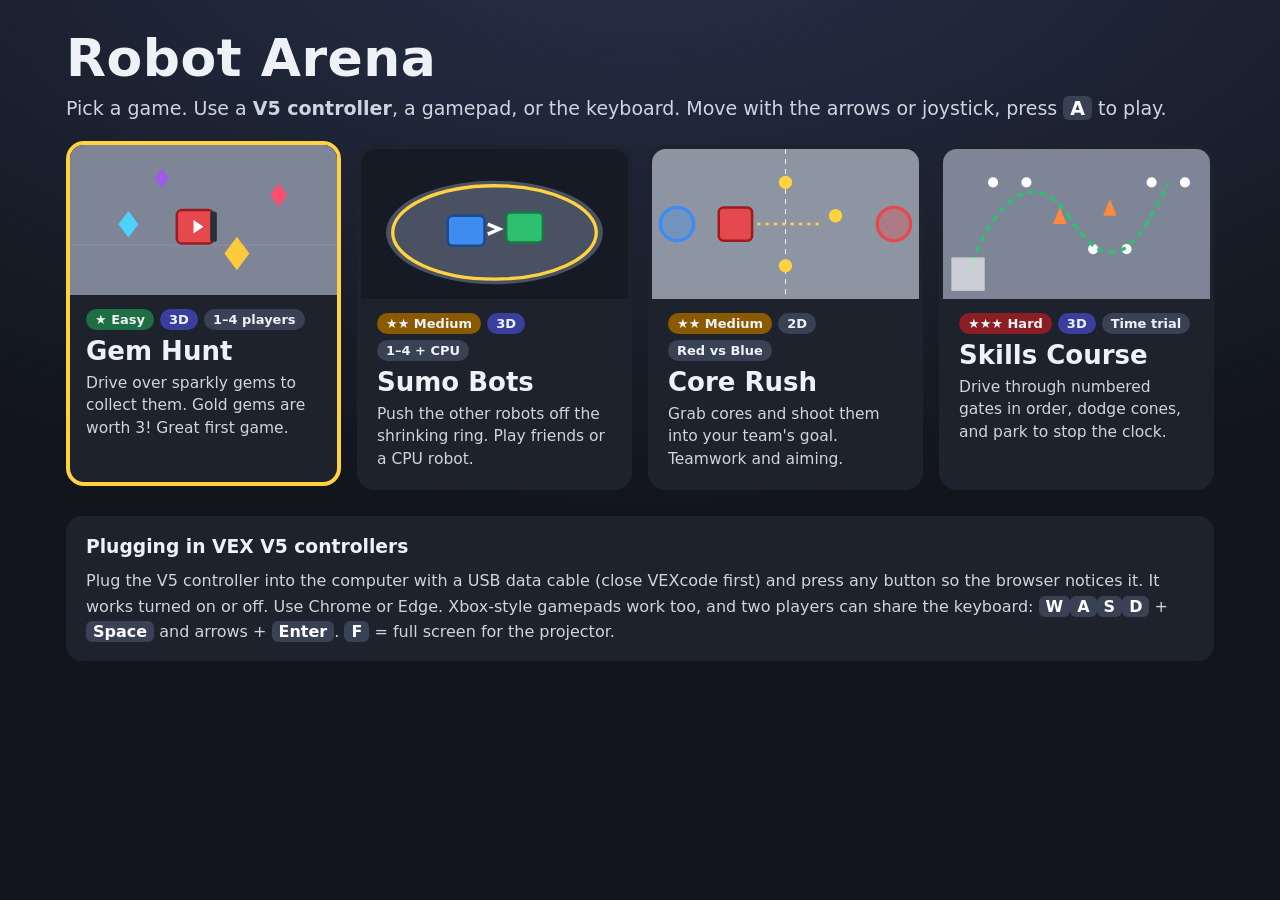
==== commit 6aa0d284: "Game menu + three new 3D games (Gem Hunt, Sumo Bots, Skills Course) Shared input/lobby/audio/drive/3" ====
--- a/index.html
+++ b/index.html
@@ -4,587 +4,114 @@
 <meta charset="utf-8">
 <meta name="viewport" content="width=device-width,initial-scale=1">
 <title>Robot Arena</title>
+<link rel="stylesheet" href="css/game.css">
 <style>
-  :root {
-    --bg: #12151c; --panel: #1d222d; --ink: #eef1f6; --muted: #9aa3b2;
-    --red: #e5484d; --red-dark: #9b1c20; --blue: #3e8cf0; --blue-dark: #174a8f;
-    --core: #ffd23f; --go: #2fbf71;
-  }
-  * { box-sizing: border-box; }
-  html, body { margin: 0; height: 100%; background: var(--bg); color: var(--ink);
-    font-family: "Segoe UI", system-ui, -apple-system, sans-serif; overflow: hidden; }
-  canvas { display: block; width: 100vw; height: 100vh; }
-  .overlay { position: fixed; inset: 0; display: flex; align-items: center; justify-content: center;
-    background: rgba(10, 12, 18, .78); padding: 16px; overflow: auto; }
-  .hidden { display: none !important; }
-  .panel { background: var(--panel); border-radius: 18px; padding: 24px 28px; width: min(980px, 100%);
-    box-shadow: 0 20px 60px rgba(0,0,0,.5); max-height: 100%; overflow: auto; }
-  h1 { margin: 0 0 6px; font-size: 40px; letter-spacing: .5px; }
-  h1 span { color: var(--core); }
-  .how { font-size: 19px; color: #d5dae3; margin: 4px 0 16px; line-height: 1.45; }
-  .how b { color: var(--ink); }
-  .slots { display: grid; grid-template-columns: repeat(4, 1fr); gap: 12px; }
-  .slot { border-radius: 14px; padding: 14px; min-height: 150px; background: #262c39; border: 3px dashed #3a4253;
-    display: flex; flex-direction: column; gap: 6px; }
-  .slot.red { background: linear-gradient(160deg, #4a1d22, #2a1a20); border: 3px solid var(--red); }
-  .slot.blue { background: linear-gradient(160deg, #1b2f52, #18202e); border: 3px solid var(--blue); }
-  .slot .pn { font-size: 26px; font-weight: 800; }
-  .slot .src { font-size: 13px; color: var(--muted); min-height: 2.4em; }
-  .slot .empty { color: var(--muted); font-size: 16px; margin: auto 0; text-align: center; }
-  .slot .chips { display: flex; gap: 6px; flex-wrap: wrap; margin-top: auto; }
-  .chip { font: inherit; font-size: 14px; border: 0; border-radius: 999px; padding: 5px 11px; cursor: pointer;
-    background: #3a4253; color: var(--ink); }
-  .chip.team.red { background: var(--red); } .chip.team.blue { background: var(--blue); }
-  .ready { font-weight: 800; font-size: 18px; color: var(--go); }
-  .notready { font-size: 15px; color: var(--muted); }
-  .dead { color: #ff8f8f; font-size: 13px; }
-  .join-hint { margin: 14px 0; font-size: 16px; color: #cfd5df; }
-  kbd { background: #394154; border-radius: 6px; padding: 1px 7px; font-family: inherit; font-weight: 700; color: #fff; }
-  .row { display: flex; gap: 12px; flex-wrap: wrap; align-items: center; }
-  button.big, select { font: inherit; font-size: 17px; border-radius: 10px; border: 0; padding: 10px 16px; cursor: pointer;
-    background: #394154; color: var(--ink); }
-  button.go { background: var(--go); color: #062b16; font-weight: 800; margin-left: auto; }
-  label { font-size: 15px; color: var(--muted); display: flex; gap: 8px; align-items: center; }
-  .status { margin-top: 10px; font-size: 14px; color: var(--muted); min-height: 1.2em; }
-  .status .ok { color: var(--go); } .status .warn { color: #ffb347; }
-  details { margin-top: 12px; font-size: 15px; color: #cfd5df; line-height: 1.5; }
-  summary { cursor: pointer; color: var(--ink); font-weight: 600; }
-  details a { color: #8cc4ff; }
-  .end h1 { font-size: 56px; text-align: center; }
-  .scores { display: flex; justify-content: center; gap: 40px; margin: 12px 0 18px; font-size: 64px; font-weight: 900; }
-  .scores .r { color: var(--red); } .scores .b { color: var(--blue); }
-  .stats { width: 100%; border-collapse: collapse; font-size: 17px; margin-bottom: 18px; }
-  .stats td, .stats th { padding: 6px 10px; text-align: center; border-bottom: 1px solid #333b4b; }
-  .center { justify-content: center; }
-  @media (max-width: 760px) { .slots { grid-template-columns: repeat(2, 1fr); } h1 { font-size: 30px; } }
+  body { overflow: auto; background: radial-gradient(1200px 600px at 50% -10%, #263049, var(--bg)); }
+  main { max-width: 1180px; margin: 0 auto; padding: 28px 16px 40px; }
+  header h1 { font-size: 52px; margin: 0; }
+  header p { color: #cfd5df; font-size: 19px; margin: 6px 0 22px; line-height: 1.5; }
+  .grid { display: grid; grid-template-columns: repeat(4, 1fr); gap: 16px; }
+  .card { background: var(--panel); border-radius: 18px; overflow: hidden; text-decoration: none; color: var(--ink);
+    border: 4px solid transparent; transition: transform .12s, border-color .12s; display: flex; flex-direction: column; }
+  .card:hover, .card.sel { border-color: var(--core); transform: translateY(-4px); }
+  .card svg { display: block; width: 100%; height: auto; background: #2a3141; }
+  .card .body { padding: 14px 16px 16px; display: flex; flex-direction: column; gap: 6px; flex: 1; }
+  .card h2 { margin: 0; font-size: 26px; }
+  .tags { display: flex; gap: 6px; flex-wrap: wrap; }
+  .tag { font-size: 13px; font-weight: 700; padding: 3px 9px; border-radius: 999px; background: #394154; }
+  .tag.easy { background: #1f6f45; } .tag.med { background: #8a5a00; } .tag.hard { background: #8b1d24; }
+  .tag.d3 { background: #3a3f9e; }
+  .card p { margin: 0; color: #cfd5df; font-size: 15.5px; line-height: 1.45; }
+  .help { margin-top: 26px; background: var(--panel); border-radius: 16px; padding: 16px 20px; color: #cfd5df; font-size: 16px; line-height: 1.6; }
+  .help h3 { margin: 0 0 6px; color: var(--ink); }
+  @media (max-width: 980px) { .grid { grid-template-columns: repeat(2, 1fr); } }
+  @media (max-width: 560px) { .grid { grid-template-columns: 1fr; } header h1 { font-size: 36px; } }
 </style>
 </head>
 <body>
-<canvas id="c"></canvas>
-
-<div id="lobby" class="overlay">
-  <div class="panel">
-    <h1>Robot Arena <span>Core Rush</span></h1>
-    <p class="how">Drive into the <b style="color:var(--core)">yellow cores</b> to pick them up (you can carry 2).
-      Shoot them into <b>your team's goal</b>: <b style="color:var(--red)">Red</b> scores on the right,
-      <b style="color:var(--blue)">Blue</b> scores on the left. Shot in = <b>3 points</b>, pushed in = <b>1 point</b>.</p>
-    <div id="slots" class="slots"></div>
-    <div class="join-hint"><b>V5 controller:</b> turn it off, plug it in with USB, press any button.<br>
-      Press <kbd>A</kbd> on a controller to join (keyboard: <kbd>Space</kbd> or <kbd>Enter</kbd>).
-      <kbd>X</kbd> changes drive style, <kbd>B</kbd> leaves. Press <kbd>A</kbd> again when you're ready.
-      Shoot with <kbd>R1</kbd> / <kbd>R2</kbd> / <kbd>L1</kbd> / <kbd>L2</kbd>.</div>
-    <div class="row">
-      <label>Match <select id="selTime">
-        <option value="30">30 s</option><option value="60" selected>60 s</option>
-        <option value="90">90 s</option><option value="120">2 min</option>
-        <option value="0">Practice (no timer)</option></select></label>
-      <label>Robot speed <select id="selSpeed">
-        <option value="slow">Rookie</option><option value="normal" selected>Normal</option>
-        <option value="fast">Turbo</option></select></label>
-      <button id="btnStart" class="big go">Start match ▶</button>
-    </div>
-    <div id="status" class="status"></div>
-    <details>
-      <summary>How to plug in VEX V5 controllers</summary>
-      <ol>
-        <li>Turn the V5 controller <b>off</b>.</li>
-        <li>Plug it into this computer with a USB cable (the data cable VEXcode uses). Close VEXcode first.</li>
-        <li>Press any button on the controller so the browser notices it, then press <b>A</b> to join.</li>
-      </ol>
-      Use Chrome or Edge. Xbox-style USB/Bluetooth gamepads and the keyboard work too:
-      Keyboard 1 = <kbd>W</kbd><kbd>A</kbd><kbd>S</kbd><kbd>D</kbd> + <kbd>Space</kbd>, Keyboard 2 = arrows + <kbd>Enter</kbd>.
-      <kbd>Esc</kbd> during a match returns here, <kbd>F</kbd> toggles full screen.
-    </details>
+<main>
+  <header>
+    <h1>Robot Arena</h1>
+    <p>Pick a game. Use a <b>V5 controller</b>, a gamepad, or the keyboard. Move with the arrows or joystick, press <kbd>A</kbd> to play.</p>
+  </header>
+  <div class="grid" id="grid">
+    <a class="card" href="gem-hunt.html">
+      <svg viewBox="0 0 320 180" aria-hidden="true">
+        <rect width="320" height="180" fill="#7d8597"/><path d="M0 120 L320 120" stroke="#ffffff22"/>
+        <g transform="translate(70 95)"><polygon points="0,-16 12,0 0,16 -12,0" fill="#4dd2ff"/></g>
+        <g transform="translate(250 60)"><polygon points="0,-14 10,0 0,14 -10,0" fill="#ff4d6d"/></g>
+        <g transform="translate(200 130)"><polygon points="0,-20 15,0 0,20 -15,0" fill="#ffc93c"/></g>
+        <g transform="translate(110 40)"><polygon points="0,-12 9,0 0,12 -9,0" fill="#9b5de5"/></g>
+        <rect x="128" y="78" width="44" height="40" rx="6" fill="#e5484d" stroke="#9b1c20" stroke-width="3"/>
+        <rect x="168" y="80" width="8" height="36" rx="2" fill="#2b2f38"/><polygon points="160,98 148,90 148,106" fill="#fff"/>
+      </svg>
+      <div class="body"><div class="tags"><span class="tag easy">★ Easy</span><span class="tag d3">3D</span><span class="tag">1–4 players</span></div>
+        <h2>Gem Hunt</h2><p>Drive over sparkly gems to collect them. Gold gems are worth 3! Great first game.</p></div>
+    </a>
+    <a class="card" href="sumo.html">
+      <svg viewBox="0 0 320 180" aria-hidden="true">
+        <rect width="320" height="180" fill="#151a25"/><ellipse cx="160" cy="100" rx="130" ry="62" fill="#4a5163"/>
+        <ellipse cx="160" cy="100" rx="122" ry="56" fill="none" stroke="#ffd23f" stroke-width="4"/>
+        <rect x="104" y="80" width="44" height="36" rx="6" fill="#3e8cf0" stroke="#174a8f" stroke-width="3"/>
+        <rect x="174" y="76" width="44" height="36" rx="6" fill="#2fbf71" stroke="#167a45" stroke-width="3"/>
+        <path d="M152 90 l14 6 l-14 6" stroke="#fff" stroke-width="4" fill="none"/>
+      </svg>
+      <div class="body"><div class="tags"><span class="tag med">★★ Medium</span><span class="tag d3">3D</span><span class="tag">1–4 + CPU</span></div>
+        <h2>Sumo Bots</h2><p>Push the other robots off the shrinking ring. Play friends or a CPU robot.</p></div>
+    </a>
+    <a class="card" href="core-rush.html">
+      <svg viewBox="0 0 320 180" aria-hidden="true">
+        <rect width="320" height="180" fill="#8d95a3"/><path d="M160 0 V180" stroke="#fff" stroke-dasharray="6 6"/>
+        <circle cx="30" cy="90" r="20" fill="#3e8cf055" stroke="#3e8cf0" stroke-width="4"/>
+        <circle cx="290" cy="90" r="20" fill="#e5484d55" stroke="#e5484d" stroke-width="4"/>
+        <circle cx="160" cy="40" r="8" fill="#ffd23f"/><circle cx="160" cy="140" r="8" fill="#ffd23f"/><circle cx="220" cy="80" r="8" fill="#ffd23f"/>
+        <rect x="80" y="70" width="40" height="40" rx="6" fill="#e5484d" stroke="#9b1c20" stroke-width="3"/>
+        <path d="M126 90 H200" stroke="#ffd23f" stroke-width="3" stroke-dasharray="4 6"/>
+      </svg>
+      <div class="body"><div class="tags"><span class="tag med">★★ Medium</span><span class="tag">2D</span><span class="tag">Red vs Blue</span></div>
+        <h2>Core Rush</h2><p>Grab cores and shoot them into your team's goal. Teamwork and aiming.</p></div>
+    </a>
+    <a class="card" href="skills.html">
+      <svg viewBox="0 0 320 180" aria-hidden="true">
+        <rect width="320" height="180" fill="#7d8597"/>
+        <g fill="#fff"><circle cx="60" cy="40" r="6"/><circle cx="100" cy="40" r="6"/><circle cx="180" cy="120" r="6"/><circle cx="220" cy="120" r="6"/><circle cx="250" cy="40" r="6"/><circle cx="290" cy="40" r="6"/></g>
+        <g fill="#ff8a3d"><polygon points="140,70 148,90 132,90"/><polygon points="200,60 208,80 192,80"/></g>
+        <path d="M30 150 C 60 60, 110 20, 150 80 S 220 150, 270 40" stroke="#2fbf71" stroke-width="4" fill="none" stroke-dasharray="8 6"/>
+        <rect x="10" y="130" width="40" height="40" fill="#fff" opacity=".6"/>
+      </svg>
+      <div class="body"><div class="tags"><span class="tag hard">★★★ Hard</span><span class="tag d3">3D</span><span class="tag">Time trial</span></div>
+        <h2>Skills Course</h2><p>Drive through numbered gates in order, dodge cones, and park to stop the clock.</p></div>
+    </a>
   </div>
-</div>
-
-<div id="end" class="overlay hidden">
-  <div class="panel end">
-    <h1 id="endTitle">Red wins!</h1>
-    <div class="scores"><span class="r" id="endRed">0</span><span>–</span><span class="b" id="endBlue">0</span></div>
-    <table class="stats" id="endStats"></table>
-    <div class="row center">
-      <button id="btnAgain" class="big go" style="margin-left:0">Play again (A)</button>
-      <button id="btnLobby" class="big">Change players (B)</button>
-    </div>
+  <div class="help">
+    <h3>Plugging in VEX V5 controllers</h3>
+    Plug the V5 controller into the computer with a USB data cable (close VEXcode first) and press any button so the browser notices it.
+    It works turned on or off. Use Chrome or Edge. Xbox-style gamepads work too, and two players can share the keyboard:
+    <kbd>W</kbd><kbd>A</kbd><kbd>S</kbd><kbd>D</kbd> + <kbd>Space</kbd> and arrows + <kbd>Enter</kbd>.
+    <kbd>F</kbd> = full screen for the projector.
   </div>
-</div>
-
-<script>
-'use strict';
-// ---------- constants (field units are inches; a VEX field is 144" = 12 ft) ----------
-const FIELD = 144, R_ROBOT = 10.5, R_BALL = 3.5, GOAL_R = 10, POST_R = 5, MAX_HELD = 2;
-const GOALS = { red: { x: 130, y: 72 }, blue: { x: 14, y: 72 } };
-const BTN = ['L1', 'L2', 'R1', 'R2', 'Up', 'Down', 'Left', 'Right', 'X', 'B', 'Y', 'A'];
-const SHOOT = ['R1', 'R2', 'L1', 'L2'];
-const SPEEDS = { slow: { v: 38, w: 2.4 }, normal: { v: 58, w: 3.3 }, fast: { v: 80, w: 4.2 } };
-const MODES = ['1-Stick', '2-Stick', 'Tank'];
-const MODE_HELP = ['Left stick drives', 'Left stick = go, right stick = turn', 'Left stick = left side, right stick = right side'];
-const COLORS = { red: ['#e5484d', '#9b1c20'], blue: ['#3e8cf0', '#174a8f'] };
-const STARTS = { red: [[26, 40, 0], [26, 104, 0]], blue: [[118, 40, Math.PI], [118, 104, Math.PI]] };
-const BALL_START = [[72, 20], [72, 46], [72, 72], [72, 98], [72, 124], [50, 30], [50, 114], [94, 30], [94, 114],
-  [46, 72], [98, 72], [32, 56], [32, 88], [112, 56], [112, 88], [60, 86], [84, 58]];
-
-// ---------- input sources ----------
-// Every input device becomes a "source": sticks in -1..1 (up = +), and a set of pressed button names.
-const sources = new Map();
-function getSource(key, label, kind) {
-  let s = sources.get(key);
-  if (!s) { s = { key, label, kind, lx: 0, ly: 0, rx: 0, ry: 0, btn: new Set(), prev: new Set(), alive: true, seen: 0 }; sources.set(key, s); }
-  return s;
-}
-const pressed = (s, b) => s.btn.has(b) && !s.prev.has(b);
-const dead = v => Math.abs(v) < 0.07 ? 0 : v;
-
-const keys = new Set(), taps = new Set(); // taps: keys pressed since the last frame, so quick taps still count
-addEventListener('keydown', e => {
-  if (['Space', 'Enter', 'ArrowUp', 'ArrowDown', 'ArrowLeft', 'ArrowRight'].includes(e.code)) e.preventDefault();
-  keys.add(e.code); taps.add(e.code); unlockAudio();
-  if (e.code === 'Escape' && state !== 'lobby') toLobby();
-  if (e.code === 'KeyF') toggleFull();
-});
-addEventListener('keyup', e => keys.delete(e.code));
-addEventListener('blur', () => keys.clear());
-addEventListener('pointerdown', unlockAudio);
-
-function pollKeyboard() {
-  const down = c => keys.has(c) || taps.has(c);
-  const k = c => down(c) ? 1 : 0;
-  const a = getSource('kb1', 'Keyboard: W A S D + Space', 'kb');
-  a.ly = k('KeyW') - k('KeyS'); a.lx = k('KeyD') - k('KeyA'); a.btn = new Set();
-  if (down('Space')) { a.btn.add('A'); a.btn.add('R1'); }
-  if (down('KeyQ')) a.btn.add('B');
-  const b = getSource('kb2', 'Keyboard: arrows + Enter', 'kb');
-  b.ly = k('ArrowUp') - k('ArrowDown'); b.lx = k('ArrowRight') - k('ArrowLeft'); b.btn = new Set();
-  if (down('Enter') || down('NumpadEnter')) { b.btn.add('A'); b.btn.add('R1'); }
-  if (down('Backspace')) b.btn.add('B');
-  taps.clear();
-}
-
-// Gamepads. A VEX V5 controller (turned OFF, plugged in with USB) shows up as a game controller
-// with its own numbering (from the robot-field-sim controller test, Chrome on Windows):
-// left stick = axes 0/1, right stick = axes 2/5, B=0 A=1 Y=2 X=3 L1=4 R1=5 L2=6 R2=7, arrows = 12-15
-// and also a "hat" on axis 9 (up -1, right -0.43, down 0.14, left 0.71, up-left 1, down-right -0.14).
-const V5_PAD = { name: 'V5 controller', rY: 5, btn: { 0: 'B', 1: 'A', 2: 'Y', 3: 'X', 4: 'L1', 5: 'R1', 6: 'L2', 7: 'R2', 12: 'Up', 13: 'Down', 14: 'Left', 15: 'Right' },
-  hat: { axis: 9, Up: [-1, 1], Right: [-0.43, -0.14], Down: [0.14, -0.14], Left: [0.71, 1] } };
-// Everything else uses the browser's standard layout (Xbox, PlayStation, Switch Pro, Logitech...).
-const STD_PAD = { name: null, rY: 3, btn: { 0: 'A', 1: 'B', 2: 'X', 3: 'Y', 4: 'L1', 5: 'R1', 6: 'L2', 7: 'R2', 12: 'Up', 13: 'Down', 14: 'Left', 15: 'Right' } };
-const isV5Pad = gp => /2888/.test(gp.id) && /0?503|V5/i.test(gp.id);
-function pollGamepads() {
-  const seen = new Set();
-  for (const gp of (navigator.getGamepads ? navigator.getGamepads() : [])) {
-    if (!gp || !gp.connected) continue;
-    const pf = isV5Pad(gp) ? V5_PAD : STD_PAD;
-    const name = pf.name || gp.id.replace(/\(.*?\)/g, '').trim().slice(0, 28) || 'Gamepad';
-    const s = getSource('gp' + gp.index, `Controller ${gp.index + 1}: ${name}`, 'gp');
-    seen.add(s.key); s.alive = true;
-    s.lx = dead(gp.axes[0] || 0); s.ly = -dead(gp.axes[1] || 0);
-    s.rx = dead(gp.axes[2] || 0); s.ry = -dead(gp.axes[pf.rY] || 0);
-    s.btn = new Set();
-    gp.buttons.forEach((b, i) => { if ((b.pressed || b.value > 0.5) && pf.btn[i]) s.btn.add(pf.btn[i]); });
-    if (pf.hat && gp.axes.length > pf.hat.axis) {
-      const h = gp.axes[pf.hat.axis];
-      for (const k of ['Up', 'Right', 'Down', 'Left']) if (pf.hat[k].some(v => Math.abs(h - v) < 0.1)) s.btn.add(k);
-    }
-  }
-  for (const s of sources.values()) if (s.kind === 'gp' && !seen.has(s.key)) { s.alive = false; s.btn = new Set(); s.lx = s.ly = s.rx = s.ry = 0; }
-}
-
-function setStatus(html) { document.getElementById('status').innerHTML = html; }
-
-// ---------- audio ----------
-let actx = null;
-function unlockAudio() { if (!actx) { try { actx = new AudioContext(); } catch {} } else if (actx.state === 'suspended') actx.resume(); }
-function tone(freq, dur, type = 'sine', vol = 0.15, slide = 0, delay = 0) {
-  if (!actx) return;
-  const t = actx.currentTime + delay, o = actx.createOscillator(), g = actx.createGain();
-  o.type = type; o.frequency.setValueAtTime(freq, t);
-  if (slide) o.frequency.exponentialRampToValueAtTime(freq * slide, t + dur);
-  g.gain.setValueAtTime(vol, t); g.gain.exponentialRampToValueAtTime(0.0001, t + dur);
-  o.connect(g).connect(actx.destination); o.start(t); o.stop(t + dur + 0.02);
-}
-const sfx = {
-  beep: () => tone(660, 0.18, 'square', 0.08),
-  go: () => { tone(880, 0.5, 'square', 0.1); tone(440, 0.5, 'sawtooth', 0.06); },
-  shoot: () => tone(220, 0.12, 'triangle', 0.2, 0.5),
-  grab: () => tone(520, 0.07, 'sine', 0.12, 1.5),
-  score3: () => { tone(784, 0.12, 'square', 0.08); tone(1047, 0.12, 'square', 0.08, 0, 0.1); tone(1319, 0.22, 'square', 0.08, 0, 0.2); },
-  score1: () => tone(880, 0.15, 'square', 0.07),
-  end: () => { tone(330, 0.9, 'sawtooth', 0.1); tone(247, 0.9, 'square', 0.06); },
-  join: () => { tone(523, 0.08, 'square', 0.07); tone(784, 0.12, 'square', 0.07, 0, 0.08); },
-};
-
-// ---------- players & lobby ----------
-const players = []; // {src, team, mode, ready, num}
-function teamCounts() { const c = { red: 0, blue: 0 }; players.forEach(p => c[p.team]++); return c; }
-function join(s) {
-  if (players.length >= 4 || players.some(p => p.src === s.key)) return;
-  const c = teamCounts();
-  const team = c.red <= c.blue ? 'red' : 'blue';
-  players.push({ src: s.key, team, mode: 0, ready: false });
-  renumber(); sfx.join(); renderLobby();
-}
-function leave(p) { players.splice(players.indexOf(p), 1); renumber(); renderLobby(); }
-function renumber() { players.forEach((p, i) => p.num = i + 1); }
-function setTeam(p, team) {
-  if (p.team === team) return;
-  if (players.filter(q => q.team === team).length >= 2) return; // max 2 per team
-  p.team = team; renderLobby();
-}
-
-function renderLobby() {
-  const el = document.getElementById('slots');
-  let html = '';
-  for (let i = 0; i < 4; i++) {
-    const p = players[i];
-    if (!p) { html += `<div class="slot"><div class="pn" style="color:var(--muted)">P${i + 1}</div><div class="empty">Press <kbd>A</kbd> to join</div></div>`; continue; }
-    const s = sources.get(p.src);
-    const kb = s.kind === 'kb';
-    html += `<div class="slot ${p.team}">
-      <div class="pn">P${p.num}</div>
-      <div class="src">${s.label}${s.alive ? '' : '<div class="dead">disconnected</div>'}</div>
-      ${p.ready ? '<div class="ready">READY!</div>' : '<div class="notready">press A when ready</div>'}
-      <div class="chips">
-        <button class="chip team ${p.team}" data-i="${i}" data-act="team">${p.team === 'red' ? 'Red' : 'Blue'} team ⇄</button>
-        <button class="chip" data-i="${i}" data-act="mode" title="${kb ? 'Keyboard always uses 1-stick' : MODE_HELP[p.mode]}">${kb ? 'Keyboard' : MODES[p.mode]}</button>
-        <button class="chip" data-i="${i}" data-act="leave">✕</button>
-      </div></div>`;
-  }
-  el.innerHTML = html;
-}
-document.getElementById('slots').addEventListener('click', e => {
-  const b = e.target.closest('button'); if (!b) return;
-  const p = players[+b.dataset.i]; if (!p) return;
-  if (b.dataset.act === 'team') setTeam(p, p.team === 'red' ? 'blue' : 'red');
-  if (b.dataset.act === 'mode') { p.mode = (p.mode + 1) % 3; renderLobby(); }
-  if (b.dataset.act === 'leave') leave(p);
-});
-document.getElementById('btnStart').onclick = () => { unlockAudio(); startMatch(); };
-document.getElementById('btnAgain').onclick = () => startMatch();
-document.getElementById('btnLobby').onclick = () => toLobby();
-
-function lobbyInput() {
-  let changed = false;
-  for (const s of sources.values()) {
-    const p = players.find(q => q.src === s.key);
-    if (!p) { if (pressed(s, 'A')) join(s); continue; }
-    if (pressed(s, 'A')) { p.ready = !p.ready; p.ready && sfx.beep(); changed = true; }
-    if (pressed(s, 'X') && s.kind !== 'kb') { p.mode = (p.mode + 1) % 3; changed = true; }
-    if (pressed(s, 'Left')) { setTeam(p, 'red'); }
-    if (pressed(s, 'Right')) { setTeam(p, 'blue'); }
-    if (pressed(s, 'B')) { leave(p); return; }
-  }
-  if (changed) renderLobby();
-  if (players.length && players.every(p => p.ready)) startMatch();
-}
-
-// ---------- match ----------
-let state = 'lobby', robots = [], balls = [], popups = [], score = { red: 0, blue: 0 };
-let matchLen = 60, timeLeft = 60, countdown = 0, lastBeep = 0, speed = SPEEDS.normal;
-
-function startMatch() {
-  if (!players.length) { setStatus('<span class="warn">Join at least one player first.</span>'); return; }
-  matchLen = +document.getElementById('selTime').value;
-  speed = SPEEDS[document.getElementById('selSpeed').value];
-  timeLeft = matchLen; score = { red: 0, blue: 0 }; popups = [];
-  const used = { red: 0, blue: 0 };
-  robots = players.map(p => {
-    const [x, y, th] = STARTS[p.team][used[p.team]++ % 2];
-    return { p, x, y, th, v: 0, w: 0, held: 0, cool: 0, points: 0, shots: 0, made: 0 };
-  });
-  balls = BALL_START.map(([x, y]) => ({ x, y, vx: 0, vy: 0, st: 'roll', t: 0, by: null }));
-  players.forEach(p => p.ready = false);
-  document.getElementById('lobby').classList.add('hidden');
-  document.getElementById('end').classList.add('hidden');
-  state = 'countdown'; countdown = 3.999; lastBeep = 4;
-}
-function toLobby() {
-  state = 'lobby'; players.forEach(p => p.ready = false); renderLobby();
-  document.getElementById('end').classList.add('hidden');
-  document.getElementById('lobby').classList.remove('hidden');
-}
-function endMatch() {
-  state = 'end'; sfx.end();
-  const t = document.getElementById('endTitle');
-  t.textContent = score.red > score.blue ? 'Red wins!' : score.blue > score.red ? 'Blue wins!' : "It's a tie!";
-  t.style.color = score.red > score.blue ? 'var(--red)' : score.blue > score.red ? 'var(--blue)' : 'var(--core)';
-  document.getElementById('endRed').textContent = score.red;
-  document.getElementById('endBlue').textContent = score.blue;
-  document.getElementById('endStats').innerHTML = '<tr><th>Player</th><th>Team</th><th>Shots</th><th>Shots in</th><th>Points scored</th></tr>' +
-    robots.map(r => `<tr><td><b>P${r.p.num}</b></td><td style="color:var(--${r.p.team})">${r.p.team === 'red' ? 'Red' : 'Blue'}</td><td>${r.shots}</td><td>${r.made}</td><td>${r.points}</td></tr>`).join('');
-  document.getElementById('end').classList.remove('hidden');
-}
-
-function driveTargets(r) {
-  const s = sources.get(r.p.src);
-  if (!s || !s.alive) return [0, 0];
-  let fwd, turn;
-  const mode = s.kind === 'kb' ? 0 : r.p.mode;
-  if (mode === 0) { fwd = s.ly; turn = s.lx; }
-  else if (mode === 1) { fwd = s.ly; turn = s.rx; }
-  else { fwd = (s.ly + s.ry) / 2; turn = (s.ly - s.ry) / 2; }
-  // gentler response near the middle of the stick makes aiming easier for small hands
-  const curve = v => Math.sign(v) * Math.abs(v) ** 1.4;
-  return [curve(Math.max(-1, Math.min(1, fwd))) * speed.v, curve(Math.max(-1, Math.min(1, turn))) * speed.w];
-}
-
-function shoot(r) {
-  if (r.held <= 0 || r.cool > 0) return;
-  r.held--; r.cool = 0.35; r.shots++;
-  const c = Math.cos(r.th), s = Math.sin(r.th), d = R_ROBOT + R_BALL + 1;
-  const sp = 125 + Math.max(0, r.v);
-  balls.push({ x: r.x + c * d, y: r.y + s * d, vx: c * sp, vy: s * sp, st: 'fly', t: 0.55, by: r });
-  sfx.shoot();
-}
-
-function respawnBall(b) {
-  for (let tries = 0; tries < 30; tries++) {
-    const x = 52 + Math.random() * 40, y = 12 + Math.random() * 120;
-    if (robots.every(r => Math.hypot(r.x - x, r.y - y) > R_ROBOT + 8) && balls.every(o => o === b || o.st === 'gone' || Math.hypot(o.x - x, o.y - y) > 8)) {
-      Object.assign(b, { x, y, vx: 0, vy: 0, st: 'roll', t: 0, pop: 0.4 }); return;
-    }
-  }
-  Object.assign(b, { x: 72, y: 72, vx: 0, vy: 0, st: 'roll', t: 0, pop: 0.4 });
-}
-
-function step(dt) {
-  // robots
-  for (const r of robots) {
-    const [tv, tw] = driveTargets(r);
-    const acc = speed.v * 5 * dt, wacc = speed.w * 7 * dt;
-    r.v += Math.max(-acc, Math.min(acc, tv - r.v));
-    r.w += Math.max(-wacc, Math.min(wacc, tw - r.w));
-    r.th += r.w * dt;
-    r.x += Math.cos(r.th) * r.v * dt; r.y += Math.sin(r.th) * r.v * dt;
-    r.cool = Math.max(0, r.cool - dt);
-    const s = sources.get(r.p.src);
-    if (s && SHOOT.some(b => s.btn.has(b))) shoot(r);
-  }
-  // robot vs robot / goal posts / walls
-  for (let i = 0; i < robots.length; i++) {
-    const a = robots[i];
-    for (let j = i + 1; j < robots.length; j++) {
-      const b = robots[j], dx = b.x - a.x, dy = b.y - a.y, d = Math.hypot(dx, dy) || 0.01, o = 2 * R_ROBOT - d;
-      if (o > 0) { const nx = dx / d, ny = dy / d; a.x -= nx * o / 2; a.y -= ny * o / 2; b.x += nx * o / 2; b.y += ny * o / 2; }
-    }
-    for (const g of Object.values(GOALS)) {
-      const dx = a.x - g.x, dy = a.y - g.y, d = Math.hypot(dx, dy) || 0.01, o = R_ROBOT + POST_R - d;
-      if (o > 0) { a.x += dx / d * o; a.y += dy / d * o; }
-    }
-    a.x = Math.max(R_ROBOT, Math.min(FIELD - R_ROBOT, a.x));
-    a.y = Math.max(R_ROBOT, Math.min(FIELD - R_ROBOT, a.y));
-  }
-  // balls
-  for (const b of balls) {
-    if (b.st === 'gone') { if ((b.t -= dt) <= 0) respawnBall(b); continue; }
-    if (b.pop) b.pop = Math.max(0, b.pop - dt);
-    b.x += b.vx * dt; b.y += b.vy * dt;
-    const f = Math.exp((b.st === 'fly' ? -0.5 : -2.2) * dt);
-    b.vx *= f; b.vy *= f;
-    if (Math.hypot(b.vx, b.vy) < 1.5) b.vx = b.vy = 0;
-    if (b.st === 'fly' && (b.t -= dt) <= 0) b.st = 'roll';
-    if (b.x < R_BALL) { b.x = R_BALL; b.vx = Math.abs(b.vx) * 0.6; }
-    if (b.x > FIELD - R_BALL) { b.x = FIELD - R_BALL; b.vx = -Math.abs(b.vx) * 0.6; }
-    if (b.y < R_BALL) { b.y = R_BALL; b.vy = Math.abs(b.vy) * 0.6; }
-    if (b.y > FIELD - R_BALL) { b.y = FIELD - R_BALL; b.vy = -Math.abs(b.vy) * 0.6; }
-    // scoring
-    for (const [team, g] of Object.entries(GOALS)) {
-      if (Math.hypot(b.x - g.x, b.y - g.y) < GOAL_R) {
-        const pts = b.st === 'fly' ? 3 : 1;
-        score[team] += pts;
-        if (b.by) { if (b.by.p.team === team) b.by.points += pts; if (pts === 3 && b.by.p.team === team) b.by.made++; }
-        popups.push({ x: g.x, y: g.y - 6, text: '+' + pts, color: COLORS[team][0], t: 1.2 });
-        (pts === 3 ? sfx.score3 : sfx.score1)();
-        b.st = 'gone'; b.t = 1.5; b.by = null;
-        break;
-      }
-    }
-    if (b.st !== 'roll') continue;
-    // robots: intake from the front, otherwise push
-    for (const r of robots) {
-      const c = Math.cos(r.th), s = Math.sin(r.th);
-      const fx = r.x + c * 9, fy = r.y + s * 9;
-      if (r.held < MAX_HELD && Math.hypot(b.x - fx, b.y - fy) < R_BALL + 5) {
-        r.held++; b.st = 'gone'; b.t = 1e9; b.held = r; sfx.grab(); break;
-      }
-      const dx = b.x - r.x, dy = b.y - r.y, d = Math.hypot(dx, dy) || 0.01, o = R_ROBOT + R_BALL - d;
-      if (o > 0) {
-        const nx = dx / d, ny = dy / d;
-        b.x += nx * o; b.y += ny * o;
-        const rv = (c * nx + s * ny) * r.v; // robot speed toward the ball
-        const bv = b.vx * nx + b.vy * ny;
-        if (bv < rv * 1.1) { b.vx += nx * (rv * 1.1 - bv); b.vy += ny * (rv * 1.1 - bv); }
-        b.by = r;
-      }
-    }
-  }
-  // ball vs ball (rolling only)
-  const rolling = balls.filter(b => b.st === 'roll');
-  for (let i = 0; i < rolling.length; i++) for (let j = i + 1; j < rolling.length; j++) {
-    const a = rolling[i], b = rolling[j], dx = b.x - a.x, dy = b.y - a.y, d = Math.hypot(dx, dy);
-    if (d > 0 && d < 2 * R_BALL) {
-      const nx = dx / d, ny = dy / d, o = 2 * R_BALL - d;
-      a.x -= nx * o / 2; a.y -= ny * o / 2; b.x += nx * o / 2; b.y += ny * o / 2;
-      const va = a.vx * nx + a.vy * ny, vb = b.vx * nx + b.vy * ny;
-      if (va - vb > 0) { a.vx += (vb - va) * nx; a.vy += (vb - va) * ny; b.vx += (va - vb) * nx; b.vy += (va - vb) * ny; }
-    }
-  }
-  // held balls live on the robot; keep their objects around so the total stays constant
-  for (const r of robots) {
-    const onBoard = balls.filter(b => b.held === r && b.st === 'gone').length;
-    if (onBoard > r.held) { // a shot ball was pushed as a new object; drop one placeholder
-      const ph = balls.find(b => b.held === r && b.st === 'gone');
-      balls.splice(balls.indexOf(ph), 1);
-    }
-  }
-  popups.forEach(p => p.t -= dt); popups = popups.filter(p => p.t > 0);
-}
-
-// ---------- drawing ----------
-const cv = document.getElementById('c'), ctx = cv.getContext('2d');
-let W = 0, H = 0, S = 1, OX = 0, OY = 0;
-const HUD = 76;
-function resize() {
-  const dpr = devicePixelRatio || 1;
-  W = innerWidth; H = innerHeight;
-  cv.width = W * dpr; cv.height = H * dpr; ctx.setTransform(dpr, 0, 0, dpr, 0, 0);
-  const size = Math.min(W - 24, H - HUD - 16);
-  S = size / FIELD; OX = (W - size) / 2; OY = HUD + 4;
-}
-addEventListener('resize', resize); resize();
-function toggleFull() { document.fullscreenElement ? document.exitFullscreen() : document.documentElement.requestFullscreen().catch(() => {}); }
-
-function rr(x, y, w, h, r) { ctx.beginPath(); ctx.roundRect(x, y, w, h, r); }
-
-function drawField() {
-  ctx.save(); ctx.translate(OX, OY); ctx.scale(S, S);
-  // tiles
-  for (let i = 0; i < 6; i++) for (let j = 0; j < 6; j++) {
-    ctx.fillStyle = (i + j) % 2 ? '#8d95a3' : '#949cab'; ctx.fillRect(i * 24, j * 24, 24, 24);
-  }
-  ctx.strokeStyle = 'rgba(255,255,255,.12)'; ctx.lineWidth = 0.4;
-  for (let i = 1; i < 6; i++) { ctx.beginPath(); ctx.moveTo(i * 24, 0); ctx.lineTo(i * 24, FIELD); ctx.moveTo(0, i * 24); ctx.lineTo(FIELD, i * 24); ctx.stroke(); }
-  // center line
-  ctx.strokeStyle = '#fff'; ctx.lineWidth = 1; ctx.setLineDash([3, 3]);
-  ctx.beginPath(); ctx.moveTo(72, 0); ctx.lineTo(72, FIELD); ctx.stroke(); ctx.setLineDash([]);
-  // goals
-  for (const [team, g] of Object.entries(GOALS)) {
-    ctx.fillStyle = team === 'red' ? 'rgba(229,72,77,.35)' : 'rgba(62,140,240,.35)';
-    ctx.beginPath(); ctx.arc(g.x, g.y, GOAL_R, 0, Math.PI * 2); ctx.fill();
-    ctx.strokeStyle = COLORS[team][0]; ctx.lineWidth = 2.2; ctx.stroke();
-    ctx.fillStyle = COLORS[team][1]; ctx.beginPath(); ctx.arc(g.x, g.y, POST_R, 0, Math.PI * 2); ctx.fill();
-    ctx.fillStyle = '#fff'; ctx.font = 'bold 4px Segoe UI, sans-serif'; ctx.textAlign = 'center'; ctx.textBaseline = 'middle';
-    ctx.fillText('GOAL', g.x, g.y + GOAL_R + 4);
-  }
-  // walls
-  ctx.strokeStyle = '#d7dce4'; ctx.lineWidth = 2.5; ctx.strokeRect(-1.25, -1.25, FIELD + 2.5, FIELD + 2.5);
-  ctx.restore();
-}
-
-function drawBall(b) {
-  const fly = b.st === 'fly', lift = fly ? Math.sin(Math.min(1, b.t / 0.55) * Math.PI) * 4 : 0;
-  const scale = (1 + lift / 9) * (b.pop ? 1 + b.pop : 1);
-  if (fly) { ctx.fillStyle = 'rgba(0,0,0,.25)'; ctx.beginPath(); ctx.arc(b.x, b.y, R_BALL, 0, Math.PI * 2); ctx.fill(); }
-  const y = b.y - lift;
-  const grd = ctx.createRadialGradient(b.x - 1, y - 1, 0.5, b.x, y, R_BALL * scale);
-  grd.addColorStop(0, '#fff6c2'); grd.addColorStop(0.5, '#ffd23f'); grd.addColorStop(1, '#c79300');
-  ctx.fillStyle = grd; ctx.beginPath(); ctx.arc(b.x, y, R_BALL * scale, 0, Math.PI * 2); ctx.fill();
-}
-
-function drawRobot(r) {
-  const [col, dark] = COLORS[r.p.team];
-  ctx.save(); ctx.translate(r.x, r.y);
-  ctx.fillStyle = 'rgba(0,0,0,.3)'; rr(-8.5, -8, 18, 18, 3); ctx.fill();
-  ctx.rotate(r.th);
-  // wheels
-  ctx.fillStyle = '#222'; for (const [x, y] of [[-7, -10], [3, -10], [-7, 8], [3, 8]]) { rr(x, y, 5, 2.2, 0.8); ctx.fill(); }
-  // body
-  ctx.fillStyle = col; rr(-9, -9, 18, 18, 3); ctx.fill();
-  ctx.strokeStyle = dark; ctx.lineWidth = 1.2; ctx.stroke();
-  // intake
-  ctx.fillStyle = '#3a3f4a'; rr(7.5, -8, 3.5, 16, 1); ctx.fill();
-  ctx.fillStyle = '#5c6372'; for (let k = -6; k <= 6; k += 4) { ctx.fillRect(8.2, k - 0.5, 2.2, 1); }
-  // arrow
-  ctx.fillStyle = 'rgba(255,255,255,.9)'; ctx.beginPath(); ctx.moveTo(6, 0); ctx.lineTo(0, -4); ctx.lineTo(0, 4); ctx.closePath(); ctx.fill();
-  // held cores
-  for (let k = 0; k < r.held; k++) { ctx.fillStyle = '#ffd23f'; ctx.strokeStyle = '#a67a00'; ctx.lineWidth = 0.6; ctx.beginPath(); ctx.arc(-4, k ? 3.5 : -3.5, 2.6, 0, Math.PI * 2); ctx.fill(); ctx.stroke(); }
-  ctx.restore();
-  // label (stays upright)
-  ctx.fillStyle = '#fff'; ctx.strokeStyle = 'rgba(0,0,0,.6)'; ctx.lineWidth = 1.2;
-  ctx.font = 'bold 6px Segoe UI, sans-serif'; ctx.textAlign = 'center'; ctx.textBaseline = 'middle';
-  ctx.strokeText('P' + r.p.num, r.x, r.y - 15); ctx.fillText('P' + r.p.num, r.x, r.y - 15);
-  const s = sources.get(r.p.src);
-  if (s && !s.alive) { ctx.fillStyle = '#ffb347'; ctx.font = 'bold 4px Segoe UI'; ctx.fillText('NO SIGNAL', r.x, r.y + 15); }
-}
-
-function drawHUD() {
-  const cx = W / 2, h = HUD - 12;
-  ctx.textBaseline = 'middle'; ctx.textAlign = 'center';
-  const box = (x, w, fill) => { ctx.fillStyle = fill; rr(x, 6, w, h, 12); ctx.fill(); };
-  box(cx - 290, 200, '#9b1c20'); box(cx + 90, 200, '#174a8f'); box(cx - 80, 160, '#1d222d');
-  ctx.fillStyle = '#fff'; ctx.font = '600 18px Segoe UI, sans-serif';
-  ctx.fillText('RED', cx - 240, 6 + h / 2); ctx.fillText('BLUE', cx + 140, 6 + h / 2);
-  ctx.font = '900 44px Segoe UI, sans-serif';
-  ctx.fillText(score.red, cx - 135, 8 + h / 2); ctx.fillText(score.blue, cx + 235, 8 + h / 2);
-  const t = matchLen === 0 ? '∞' : Math.ceil(timeLeft);
-  ctx.fillStyle = matchLen && timeLeft <= 10 && state === 'play' ? '#ffb347' : '#fff';
-  ctx.fillText(matchLen ? `${Math.floor(t / 60)}:${String(t % 60).padStart(2, '0')}` : t, cx, 8 + h / 2);
-}
-
-function draw() {
-  ctx.fillStyle = '#12151c'; ctx.fillRect(0, 0, W, H);
-  drawField();
-  ctx.save(); ctx.translate(OX, OY); ctx.scale(S, S);
-  balls.forEach(b => b.st === 'roll' && drawBall(b));
-  robots.forEach(drawRobot);
-  balls.forEach(b => b.st === 'fly' && drawBall(b));
-  for (const p of popups) {
-    ctx.globalAlpha = Math.min(1, p.t * 2); ctx.fillStyle = p.color; ctx.strokeStyle = '#fff'; ctx.lineWidth = 1.5;
-    ctx.font = '900 12px Segoe UI, sans-serif'; ctx.textAlign = 'center';
-    const y = p.y - (1.2 - p.t) * 12; ctx.strokeText(p.text, p.x, y); ctx.fillText(p.text, p.x, y);
-  }
-  ctx.globalAlpha = 1; ctx.restore();
-  if (state !== 'lobby') drawHUD();
-  if (state === 'countdown') {
-    const n = Math.ceil(countdown - 1);
-    ctx.fillStyle = 'rgba(0,0,0,.35)'; ctx.fillRect(0, 0, W, H);
-    ctx.fillStyle = n > 0 ? '#fff' : '#2fbf71'; ctx.font = `900 ${Math.min(W, H) / 4}px Segoe UI, sans-serif`;
-    ctx.textAlign = 'center'; ctx.textBaseline = 'middle'; ctx.fillText(n > 0 ? n : 'GO!', W / 2, H / 2);
-  }
-}
-
-// ---------- main loop ----------
-let last = performance.now();
-function frame(now) {
-  const dt = Math.min(0.05, (now - last) / 1000); last = now;
-  pollKeyboard(); pollGamepads();
-  if (state === 'lobby') lobbyInput();
-  else if (state === 'countdown') {
-    countdown -= dt;
-    const n = Math.ceil(countdown - 1);
-    if (n !== lastBeep) { lastBeep = n; n > 0 ? sfx.beep() : sfx.go(); }
-    if (countdown <= 0.6) state = 'play';
-  } else if (state === 'play') {
-    for (let k = 0; k < 2; k++) step(dt / 2);
-    if (matchLen) {
-      const before = Math.ceil(timeLeft); timeLeft -= dt;
-      if (Math.ceil(timeLeft) !== before && timeLeft <= 5 && timeLeft > 0) sfx.beep();
-      if (timeLeft <= 0) { timeLeft = 0; endMatch(); }
-    }
-  } else if (state === 'end') {
-    for (const s of sources.values()) {
-      if (!players.some(p => p.src === s.key)) continue;
-      if (pressed(s, 'A') || pressed(s, 'R1')) { startMatch(); break; }
-      if (pressed(s, 'B')) { toLobby(); break; }
-    }
-  }
-  draw();
-  for (const s of sources.values()) s.prev = new Set(s.btn);
+</main>
+<script type="module">
+import { pollInputs, endInputFrame, menuNav } from './js/input.js';
+import { sfx } from './js/audio.js';
+const cards = [...document.querySelectorAll('.card')];
+let sel = 0;
+const cols = () => getComputedStyle(document.getElementById('grid')).gridTemplateColumns.split(' ').length;
+function show() { cards.forEach((c, i) => c.classList.toggle('sel', i === sel)); }
+cards.forEach((c, i) => c.addEventListener('mouseenter', () => { sel = i; show(); }));
+function frame() {
+  pollInputs();
+  const n = menuNav(), before = sel;
+  if (n.left) sel = Math.max(0, sel - 1);
+  if (n.right) sel = Math.min(cards.length - 1, sel + 1);
+  if (n.up) sel = Math.max(0, sel - cols());
+  if (n.down) sel = Math.min(cards.length - 1, sel + cols());
+  if (sel !== before) { sfx.move(); show(); cards[sel].scrollIntoView({ block: 'nearest' }); }
+  if (n.ok) { location.href = cards[sel].getAttribute('href'); return; }
+  endInputFrame();
   requestAnimationFrame(frame);
 }
-renderLobby();
-// show a demo field behind the lobby
-balls = BALL_START.map(([x, y]) => ({ x, y, vx: 0, vy: 0, st: 'roll', t: 0 }));
+show();
 requestAnimationFrame(frame);
 </script>
 </body>
--- a/css/game.css
+++ b/css/game.css
@@ -0,0 +1,65 @@
+:root {
+  --bg: #12151c; --panel: #1d222d; --ink: #eef1f6; --muted: #9aa3b2;
+  --red: #e5484d; --blue: #3e8cf0; --green: #2fbf71; --orange: #f5a524;
+  --core: #ffd23f; --go: #2fbf71;
+}
+* { box-sizing: border-box; }
+html, body { margin: 0; height: 100%; background: var(--bg); color: var(--ink);
+  font-family: "Segoe UI", system-ui, -apple-system, sans-serif; overflow: hidden; }
+canvas.game { display: block; width: 100vw; height: 100vh; }
+.overlay { position: fixed; inset: 0; display: flex; align-items: center; justify-content: center;
+  background: rgba(10, 12, 18, .72); padding: 16px; overflow: auto; z-index: 10; }
+.hidden { display: none !important; }
+.panel { background: var(--panel); border-radius: 18px; padding: 22px 28px; width: min(980px, 100%);
+  box-shadow: 0 20px 60px rgba(0,0,0,.5); max-height: 100%; overflow: auto; position: relative; }
+.backlink { color: var(--muted); text-decoration: none; font-size: 15px; }
+.backlink:hover { color: var(--ink); }
+h1 { margin: 4px 0 6px; font-size: 40px; letter-spacing: .5px; }
+h1 span { color: var(--core); font-size: 22px; vertical-align: middle; margin-left: 6px; }
+.how { font-size: 19px; color: #d5dae3; margin: 4px 0 16px; line-height: 1.45; }
+.how b { color: var(--ink); }
+.slots { display: grid; grid-template-columns: repeat(4, 1fr); gap: 12px; }
+.slot { border-radius: 14px; padding: 14px; min-height: 150px; background: #262c39; border: 3px dashed #3a4253;
+  display: flex; flex-direction: column; gap: 6px; }
+.slot.filled { background: linear-gradient(160deg, color-mix(in srgb, var(--pd) 55%, #1d222d), #1d222d); border: 3px solid var(--pc); }
+.slot .pn { font-size: 26px; font-weight: 800; }
+.slot .src { font-size: 13px; color: var(--muted); min-height: 2.4em; }
+.slot .empty { color: var(--muted); font-size: 16px; margin: auto 0; text-align: center; }
+.slot .chips { display: flex; gap: 6px; flex-wrap: wrap; margin-top: auto; }
+.chip { font: inherit; font-size: 14px; border: 0; border-radius: 999px; padding: 5px 11px; cursor: pointer;
+  background: #3a4253; color: var(--ink); }
+.chip.team { background: var(--pc); }
+.ready { font-weight: 800; font-size: 18px; color: var(--go); }
+.notready { font-size: 15px; color: var(--muted); }
+.dead { color: #ff8f8f; font-size: 13px; }
+.join-hint { margin: 14px 0; font-size: 16px; color: #cfd5df; line-height: 1.6; }
+kbd { background: #394154; border-radius: 6px; padding: 1px 7px; font-family: inherit; font-weight: 700; color: #fff; }
+.row { display: flex; gap: 12px; flex-wrap: wrap; align-items: center; }
+.big, select { font: inherit; font-size: 17px; border-radius: 10px; border: 0; padding: 10px 16px; cursor: pointer;
+  background: #394154; color: var(--ink); text-decoration: none; display: inline-block; }
+.big.go { background: var(--go); color: #062b16; font-weight: 800; }
+.row > .go:last-child { margin-left: auto; }
+label { font-size: 15px; color: var(--muted); display: flex; gap: 8px; align-items: center; }
+.status { margin-top: 10px; font-size: 15px; color: var(--muted); min-height: 1.2em; }
+.warn { color: #ffb347; }
+.end h1 { font-size: 54px; text-align: center; }
+.scores { display: flex; justify-content: center; gap: 40px; margin: 12px 0 18px; font-size: 64px; font-weight: 900; }
+.stats { width: 100%; border-collapse: collapse; font-size: 18px; margin: 8px 0 18px; }
+.stats td, .stats th { padding: 7px 10px; text-align: center; border-bottom: 1px solid #333b4b; }
+.stats th { color: var(--muted); font-weight: 600; }
+.center { justify-content: center; }
+.note { text-align: center; color: var(--muted); font-size: 16px; margin: -6px 0 14px; }
+
+/* in-game HUD */
+.hud { position: fixed; top: 8px; left: 50%; transform: translateX(-50%); display: flex; gap: 8px; z-index: 5; pointer-events: none; }
+.hud .box { border-radius: 12px; padding: 4px 16px 6px; min-width: 96px; text-align: center; color: #fff;
+  font-weight: 900; font-size: 32px; line-height: 1.05; box-shadow: 0 4px 14px rgba(0,0,0,.35); white-space: nowrap; }
+.hud .box small { display: block; font-size: 13px; font-weight: 700; opacity: .9; letter-spacing: .5px; }
+.hud .box.timer { background: #1d222d; min-width: 120px; display: flex; align-items: center; justify-content: center; }
+.bigtext { position: fixed; inset: 0; display: flex; align-items: center; justify-content: center; text-align: center;
+  font-size: min(28vw, 30vh); font-weight: 900; pointer-events: none; z-index: 6; padding: 0 5vw;
+  text-shadow: 0 6px 30px rgba(0,0,0,.7), 0 0 4px rgba(0,0,0,.6); }
+.bigtext.small { font-size: min(9vw, 12vh); }
+.corner-help { position: fixed; bottom: 10px; left: 12px; color: rgba(255,255,255,.55); font-size: 13px; z-index: 5; pointer-events: none; }
+
+@media (max-width: 760px) { .slots { grid-template-columns: repeat(2, 1fr); } h1 { font-size: 30px; } .hud .box { font-size: 22px; min-width: 70px; } }
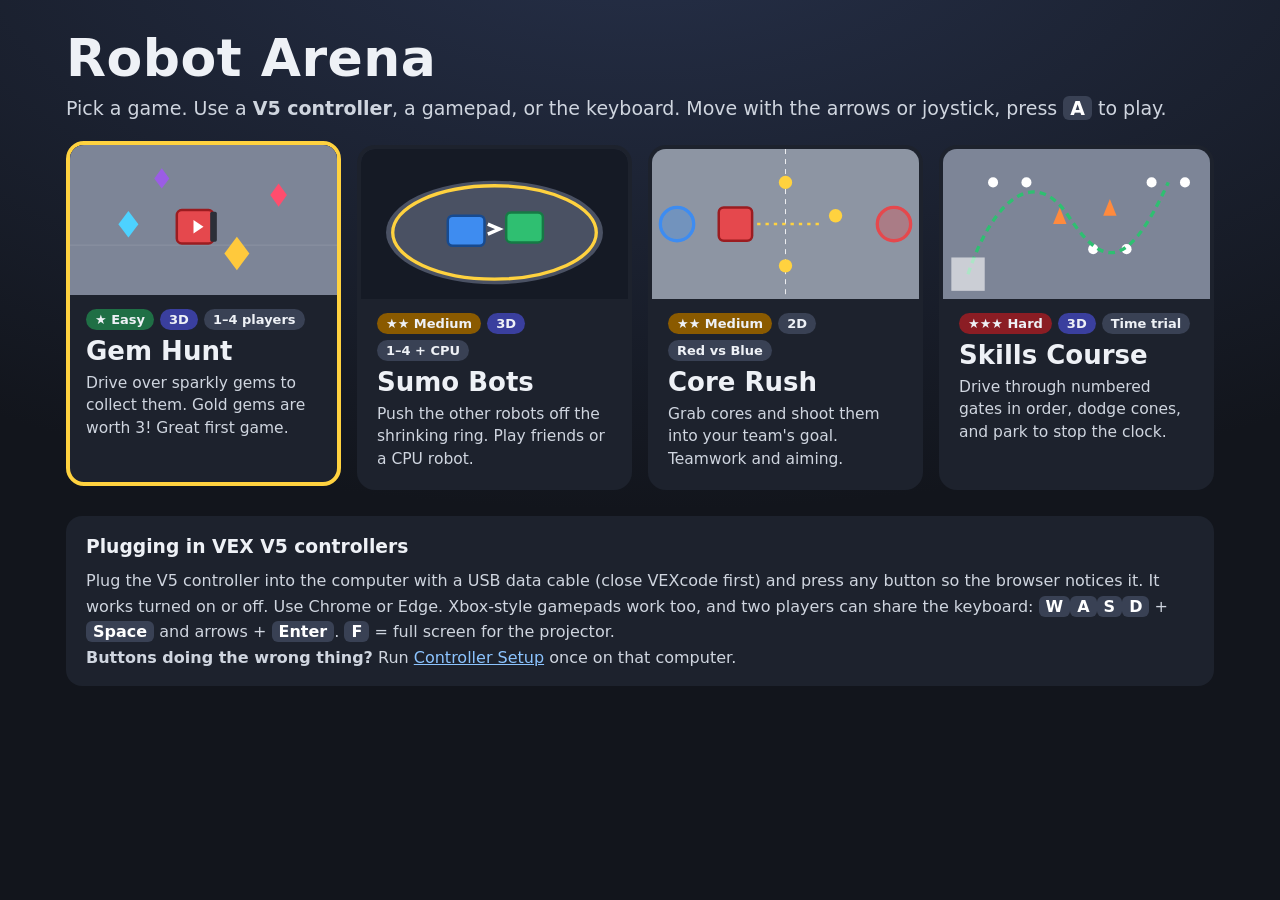
==== commit b7087da5: "Controller Setup page: teach a computer its controller's buttons; V5 default A=10 B=9 Co-Authored-By" ====
--- a/index.html
+++ b/index.html
@@ -4,7 +4,8 @@
 <meta charset="utf-8">
 <meta name="viewport" content="width=device-width,initial-scale=1">
 <title>Robot Arena</title>
-<link rel="stylesheet" href="css/game.css">
+<link rel="stylesheet" href="css/game.css?v=6">
+<script type="importmap">{ "imports": { "./js/input.js": "./js/input.js?v=6", "./js/audio.js": "./js/audio.js?v=6", "./js/lobby.js": "./js/lobby.js?v=6", "./js/drive.js": "./js/drive.js?v=6", "./js/scene3d.js": "./js/scene3d.js?v=6" } }</script>
 <style>
   body { overflow: auto; background: radial-gradient(1200px 600px at 50% -10%, #263049, var(--bg)); }
   main { max-width: 1180px; margin: 0 auto; padding: 28px 16px 40px; }
@@ -88,7 +89,8 @@
     Plug the V5 controller into the computer with a USB data cable (close VEXcode first) and press any button so the browser notices it.
     It works turned on or off. Use Chrome or Edge. Xbox-style gamepads work too, and two players can share the keyboard:
     <kbd>W</kbd><kbd>A</kbd><kbd>S</kbd><kbd>D</kbd> + <kbd>Space</kbd> and arrows + <kbd>Enter</kbd>.
-    <kbd>F</kbd> = full screen for the projector.
+    <kbd>F</kbd> = full screen for the projector.<br>
+    <b>Buttons doing the wrong thing?</b> Run <a href="controller-setup.html" style="color:#8cc4ff">Controller Setup</a> once on that computer.
   </div>
 </main>
 <script type="module">
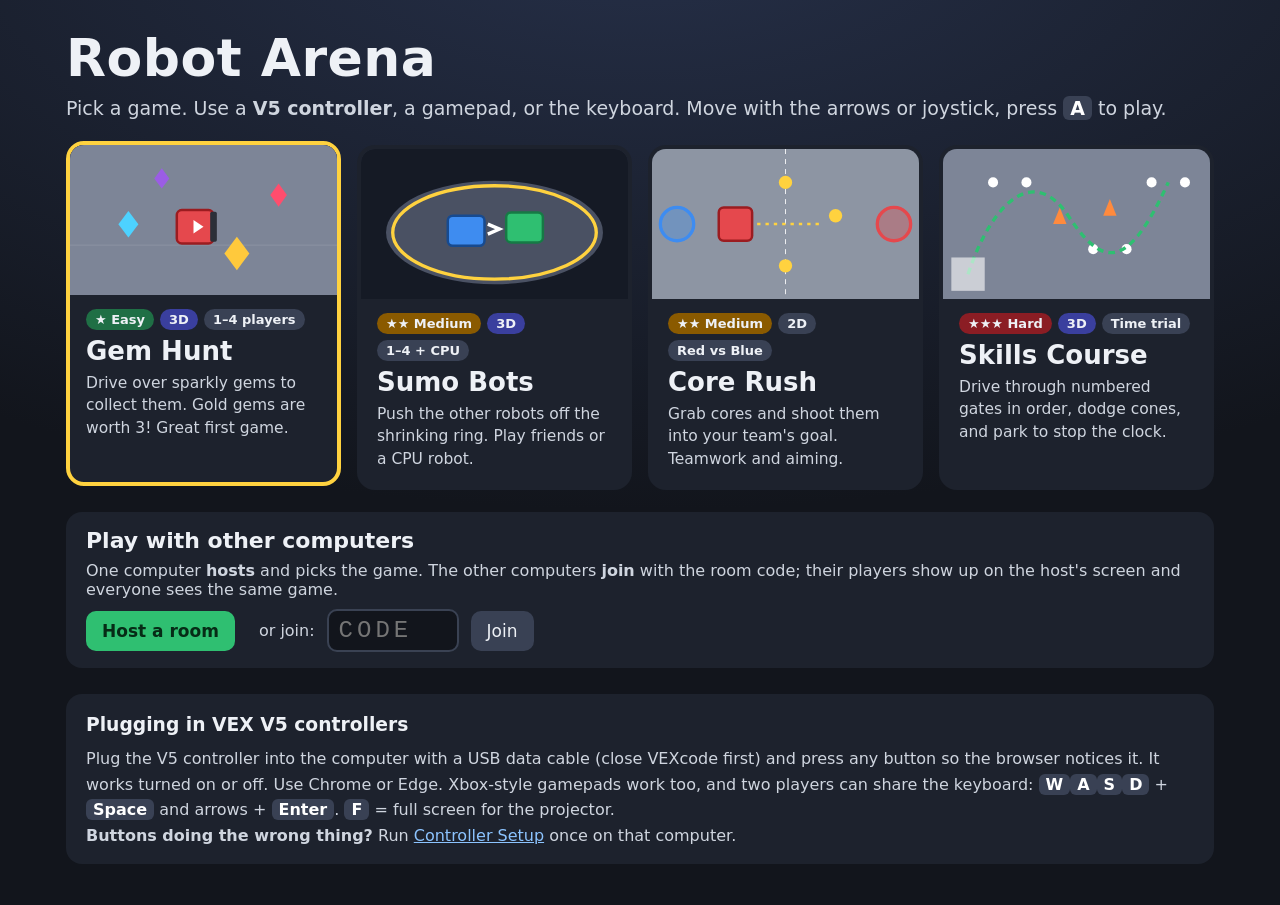
==== commit 8d4ba4a0: "Online play: host a room, join from other computers One computer hosts and runs the game; others joi" ====
--- a/index.html
+++ b/index.html
@@ -4,8 +4,8 @@
 <meta charset="utf-8">
 <meta name="viewport" content="width=device-width,initial-scale=1">
 <title>Robot Arena</title>
-<link rel="stylesheet" href="css/game.css?v=6">
-<script type="importmap">{ "imports": { "./js/input.js": "./js/input.js?v=6", "./js/audio.js": "./js/audio.js?v=6", "./js/lobby.js": "./js/lobby.js?v=6", "./js/drive.js": "./js/drive.js?v=6", "./js/scene3d.js": "./js/scene3d.js?v=6" } }</script>
+<link rel="stylesheet" href="css/game.css?v=8">
+<script type="importmap">{ "imports": { "./js/input.js": "./js/input.js?v=8", "./js/audio.js": "./js/audio.js?v=8", "./js/lobby.js": "./js/lobby.js?v=8", "./js/drive.js": "./js/drive.js?v=8", "./js/scene3d.js": "./js/scene3d.js?v=8", "./js/net.js": "./js/net.js?v=8" } }</script>
 <style>
   body { overflow: auto; background: radial-gradient(1200px 600px at 50% -10%, #263049, var(--bg)); }
   main { max-width: 1180px; margin: 0 auto; padding: 28px 16px 40px; }
@@ -25,6 +25,11 @@
   .card p { margin: 0; color: #cfd5df; font-size: 15.5px; line-height: 1.45; }
   .help { margin-top: 26px; background: var(--panel); border-radius: 16px; padding: 16px 20px; color: #cfd5df; font-size: 16px; line-height: 1.6; }
   .help h3 { margin: 0 0 6px; color: var(--ink); }
+  .online { margin-top: 22px; background: var(--panel); border-radius: 16px; padding: 16px 20px; font-size: 16px; color: #cfd5df; }
+  .online h3 { margin: 0 0 8px; color: var(--ink); font-size: 22px; }
+  .online input { font: inherit; font-size: 24px; font-family: Consolas, monospace; letter-spacing: 4px; text-transform: uppercase;
+    width: 5.5em; padding: 6px 10px; border-radius: 10px; border: 2px solid #3a4253; background: #12151c; color: var(--core); }
+  body.netclient .grid .card { opacity: .45; pointer-events: none; }
   @media (max-width: 980px) { .grid { grid-template-columns: repeat(2, 1fr); } }
   @media (max-width: 560px) { .grid { grid-template-columns: 1fr; } header h1 { font-size: 36px; } }
 </style>
@@ -84,6 +89,19 @@
         <h2>Skills Course</h2><p>Drive through numbered gates in order, dodge cones, and park to stop the clock.</p></div>
     </a>
   </div>
+  <div class="online" id="online">
+    <h3>Play with other computers</h3>
+    <div id="netIdle">
+      <p style="margin:0 0 10px">One computer <b>hosts</b> and picks the game. The other computers <b>join</b> with the room code; their players show up on the host's screen and everyone sees the same game.</p>
+      <div class="row">
+        <button class="big go" id="hostBtn" style="margin-left:0">Host a room</button>
+        <span style="margin-left:12px">or join:</span>
+        <input id="codeIn" maxlength="4" placeholder="CODE" autocomplete="off" spellcheck="false">
+        <button class="big" id="joinBtn">Join</button>
+      </div>
+    </div>
+    <div id="netOn" class="netbox hidden"></div>
+  </div>
   <div class="help">
     <h3>Plugging in VEX V5 controllers</h3>
     Plug the V5 controller into the computer with a USB data cable (close VEXcode first) and press any button so the browser notices it.
@@ -96,6 +114,29 @@
 <script type="module">
 import { pollInputs, endInputFrame, menuNav } from './js/input.js';
 import { sfx } from './js/audio.js';
+import { net, onNetChange, hostGame, joinGame, stopOnline, clientTick } from './js/net.js';
+const $ = id => document.getElementById(id);
+$('hostBtn').onclick = () => hostGame();
+const doJoin = () => { const c = $('codeIn').value.trim().toUpperCase(); if (c.length === 4) joinGame(c); else $('codeIn').focus(); };
+$('joinBtn').onclick = doJoin;
+$('codeIn').addEventListener('keydown', e => { if (e.key === 'Enter') doJoin(); });
+onNetChange(n => {
+  document.body.classList.toggle('netclient', n.isClient);
+  $('netIdle').classList.toggle('hidden', !!n.role);
+  $('netOn').classList.toggle('hidden', !n.role);
+  if (!n.role) return;
+  const box = $('netOn'); box.textContent = '';
+  const add = (tag, text, cls) => { const e = document.createElement(tag); e.textContent = text; if (cls) e.className = cls; box.append(e); return e; };
+  if (n.isHost) {
+    add('span', 'Room code:'); add('span', n.code, 'code');
+    add('span', `${n.connected} other computer${n.connected === 1 ? '' : 's'} connected. Pick a game below; joined players press A in the game's lobby.`);
+  } else {
+    add('span', 'Joined room'); add('span', n.code, 'code');
+    add('span', n.connected ? 'Connected! Waiting for the host to pick a game…' : 'Connecting…');
+  }
+  const b = add('button', n.isHost ? 'Stop online' : 'Leave room', 'big'); b.onclick = () => stopOnline();
+  if (n.status) add('p', n.status, 'status');
+});
 const cards = [...document.querySelectorAll('.card')];
 let sel = 0;
 const cols = () => getComputedStyle(document.getElementById('grid')).gridTemplateColumns.split(' ').length;
@@ -103,7 +144,9 @@
 cards.forEach((c, i) => c.addEventListener('mouseenter', () => { sel = i; show(); }));
 function frame() {
   pollInputs();
+  clientTick();
   const n = menuNav(), before = sel;
+  if (net.isClient) n.ok = false; // the host picks the game
   if (n.left) sel = Math.max(0, sel - 1);
   if (n.right) sel = Math.min(cards.length - 1, sel + 1);
   if (n.up) sel = Math.max(0, sel - cols());
--- a/css/game.css
+++ b/css/game.css
@@ -63,3 +63,10 @@
 .corner-help { position: fixed; bottom: 10px; left: 12px; color: rgba(255,255,255,.55); font-size: 13px; z-index: 5; pointer-events: none; }
 
 @media (max-width: 760px) { .slots { grid-template-columns: repeat(2, 1fr); } h1 { font-size: 30px; } .hud .box { font-size: 22px; min-width: 70px; } }
+
+/* online play */
+.netrow { margin-top: 12px; }
+.netbox { display: flex; gap: 12px; align-items: center; flex-wrap: wrap; background: #262c39; border-radius: 12px; padding: 10px 14px; font-size: 16px; color: #d5dae3; }
+.netbox .code { font-family: Consolas, monospace; font-size: 28px; font-weight: 900; letter-spacing: 4px; color: var(--core); background: #12151c; padding: 2px 12px; border-radius: 8px; }
+.netbox .status { width: 100%; margin: 0; }
+body.netclient [data-lobby] .row, body.netclient [data-lobby] .backlink, body.netclient [data-end] .row, body.netclient .slot .chips { display: none !important; }
